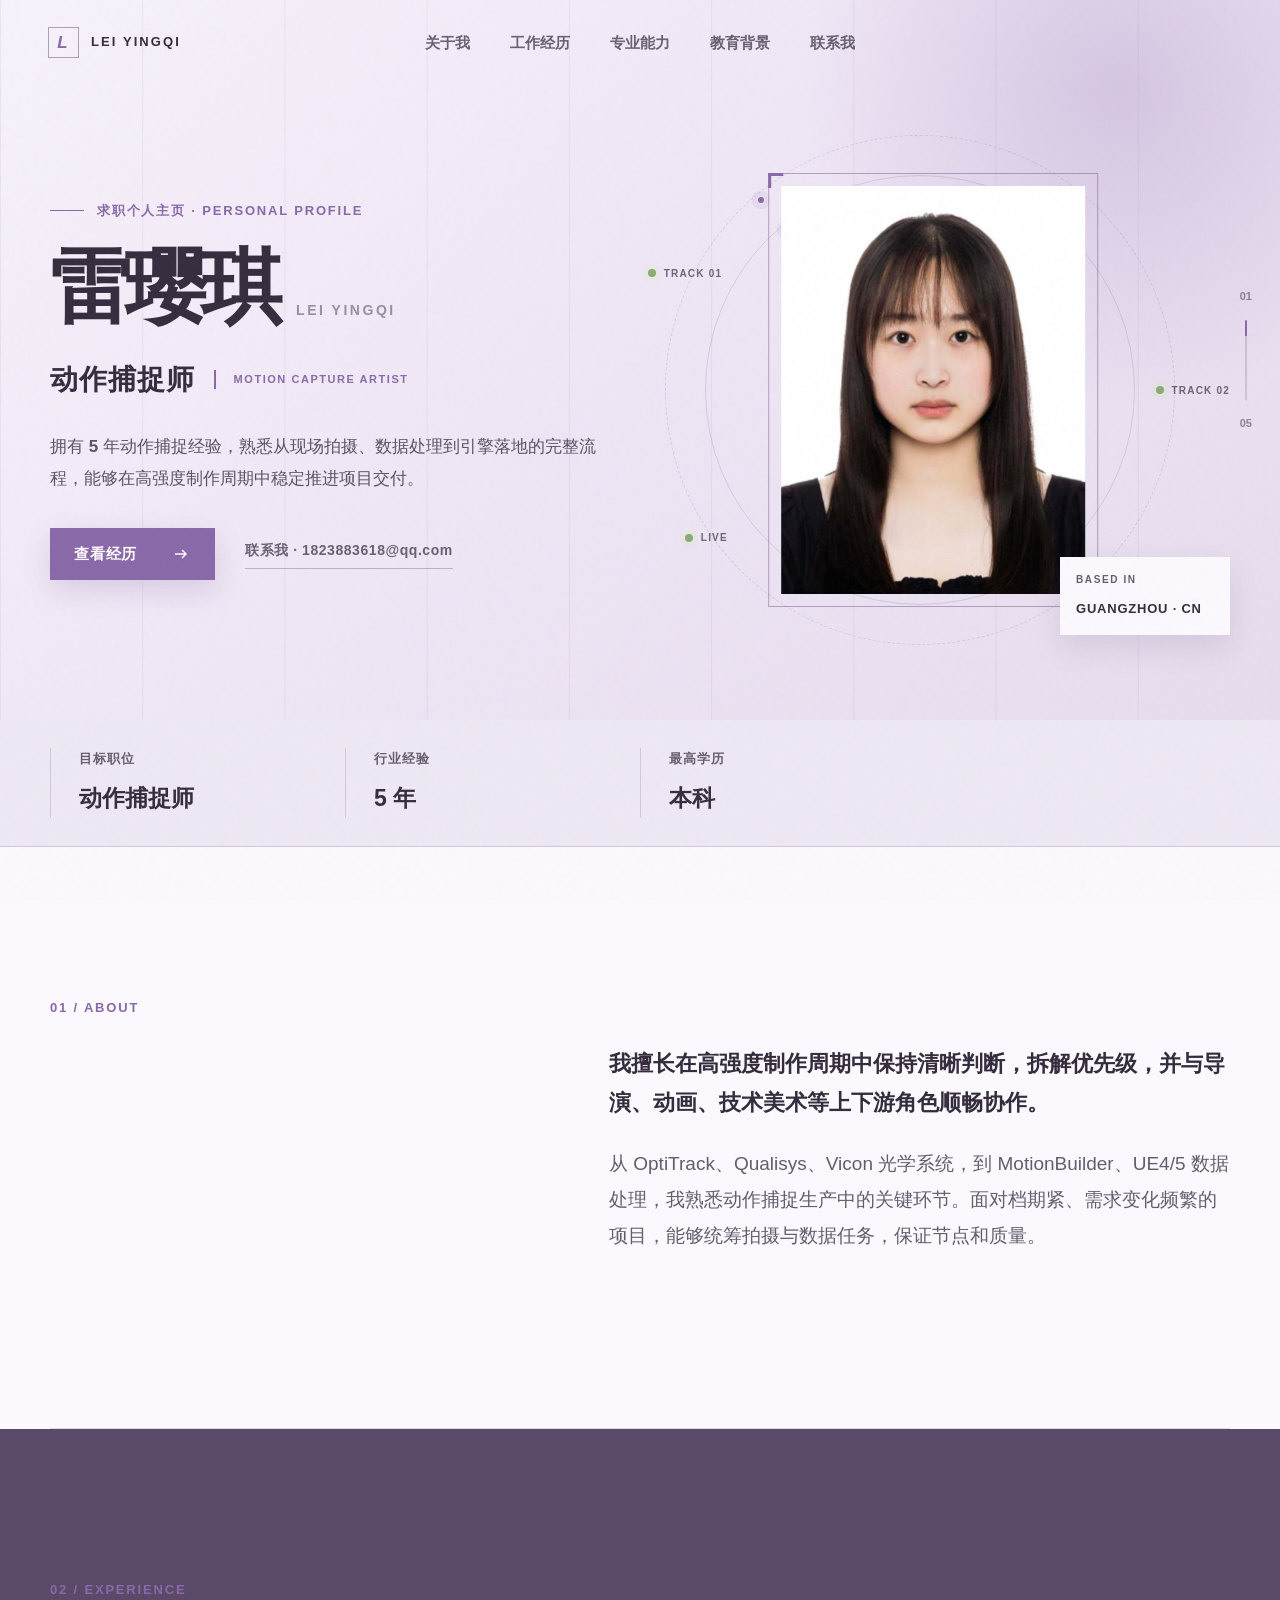
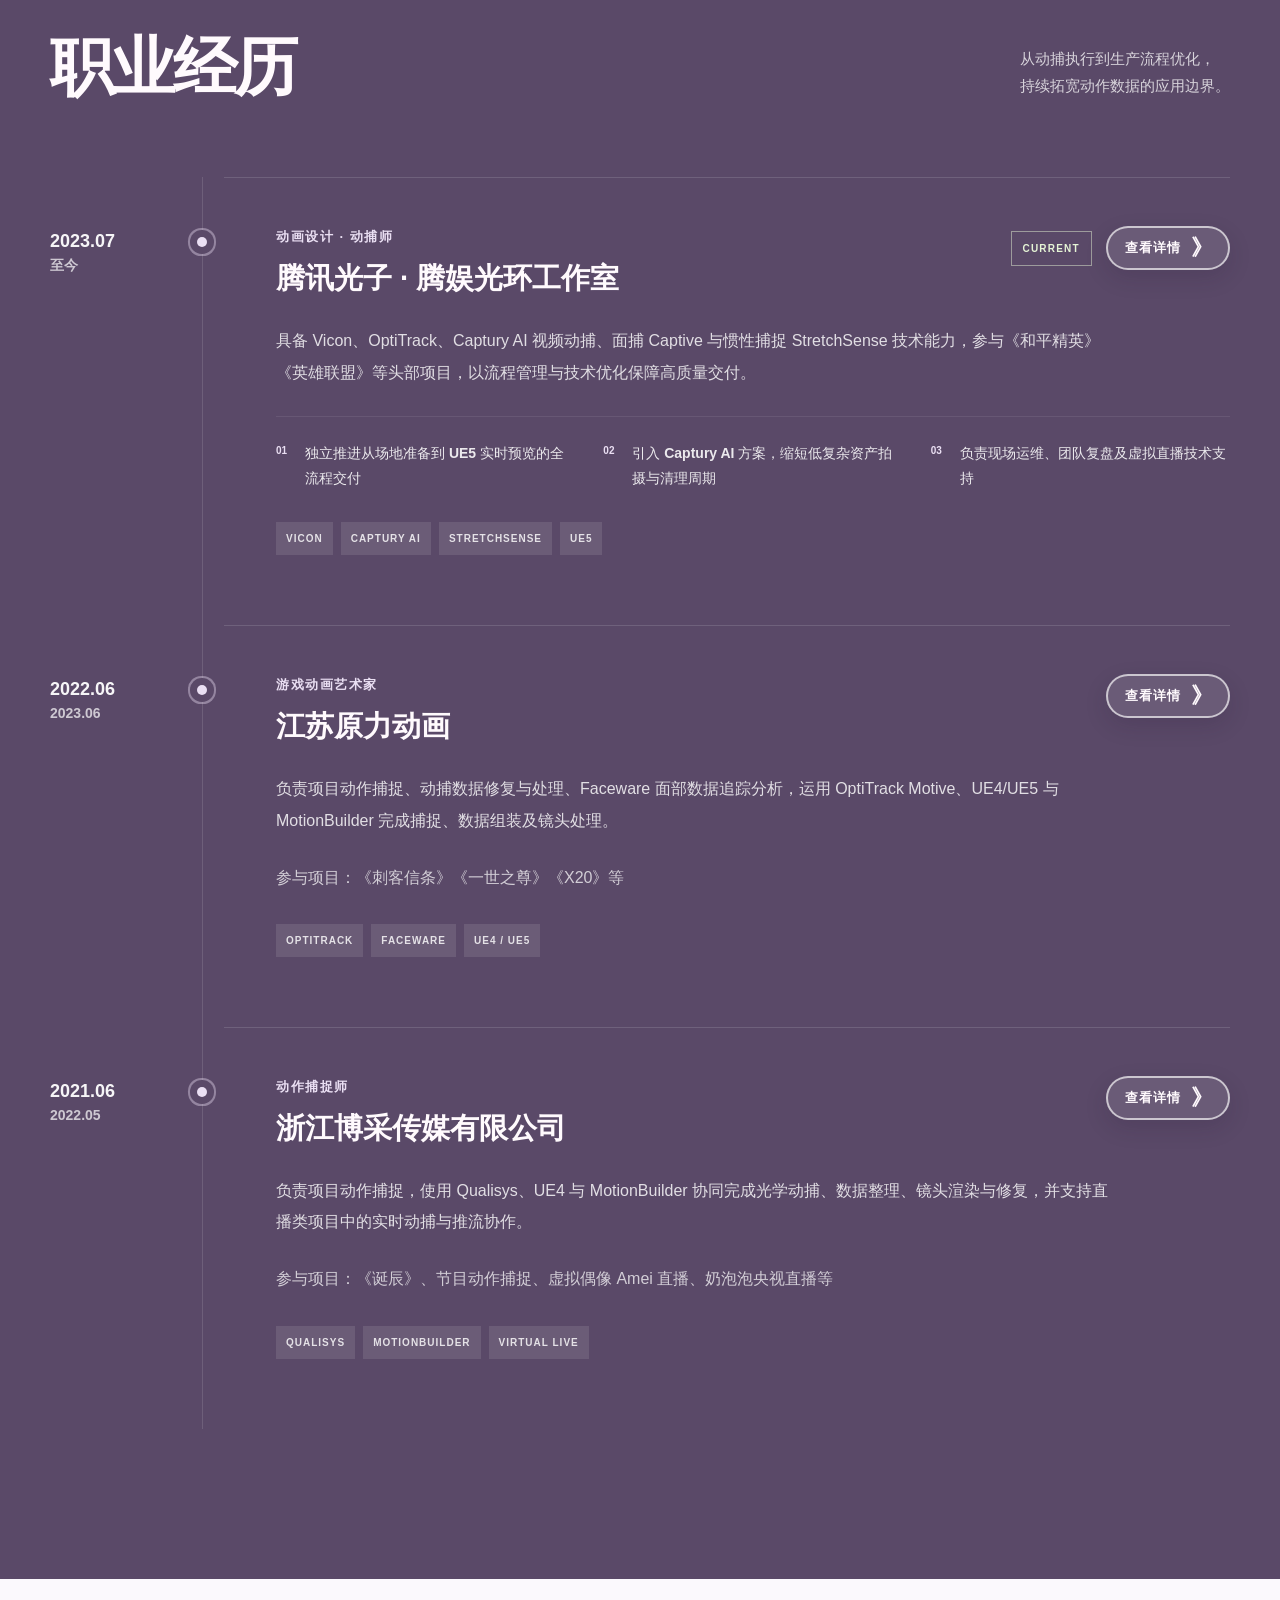
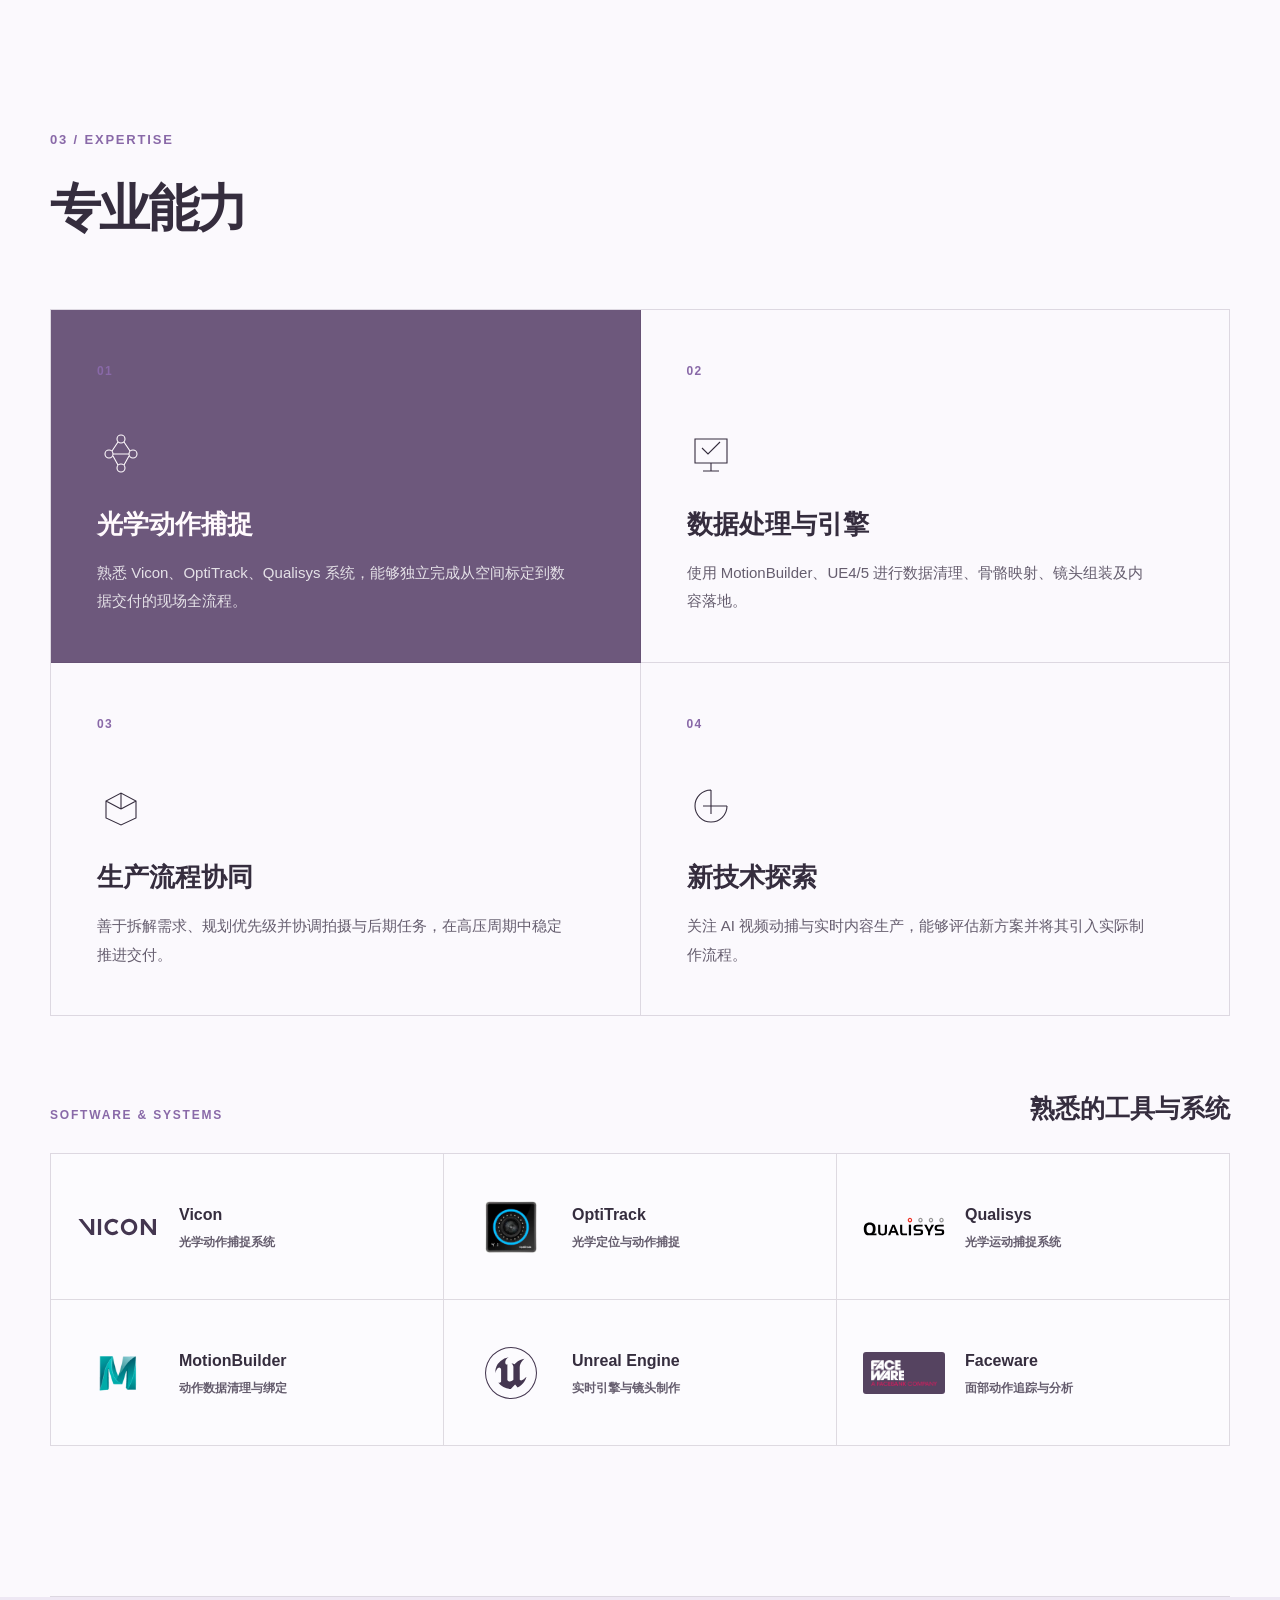
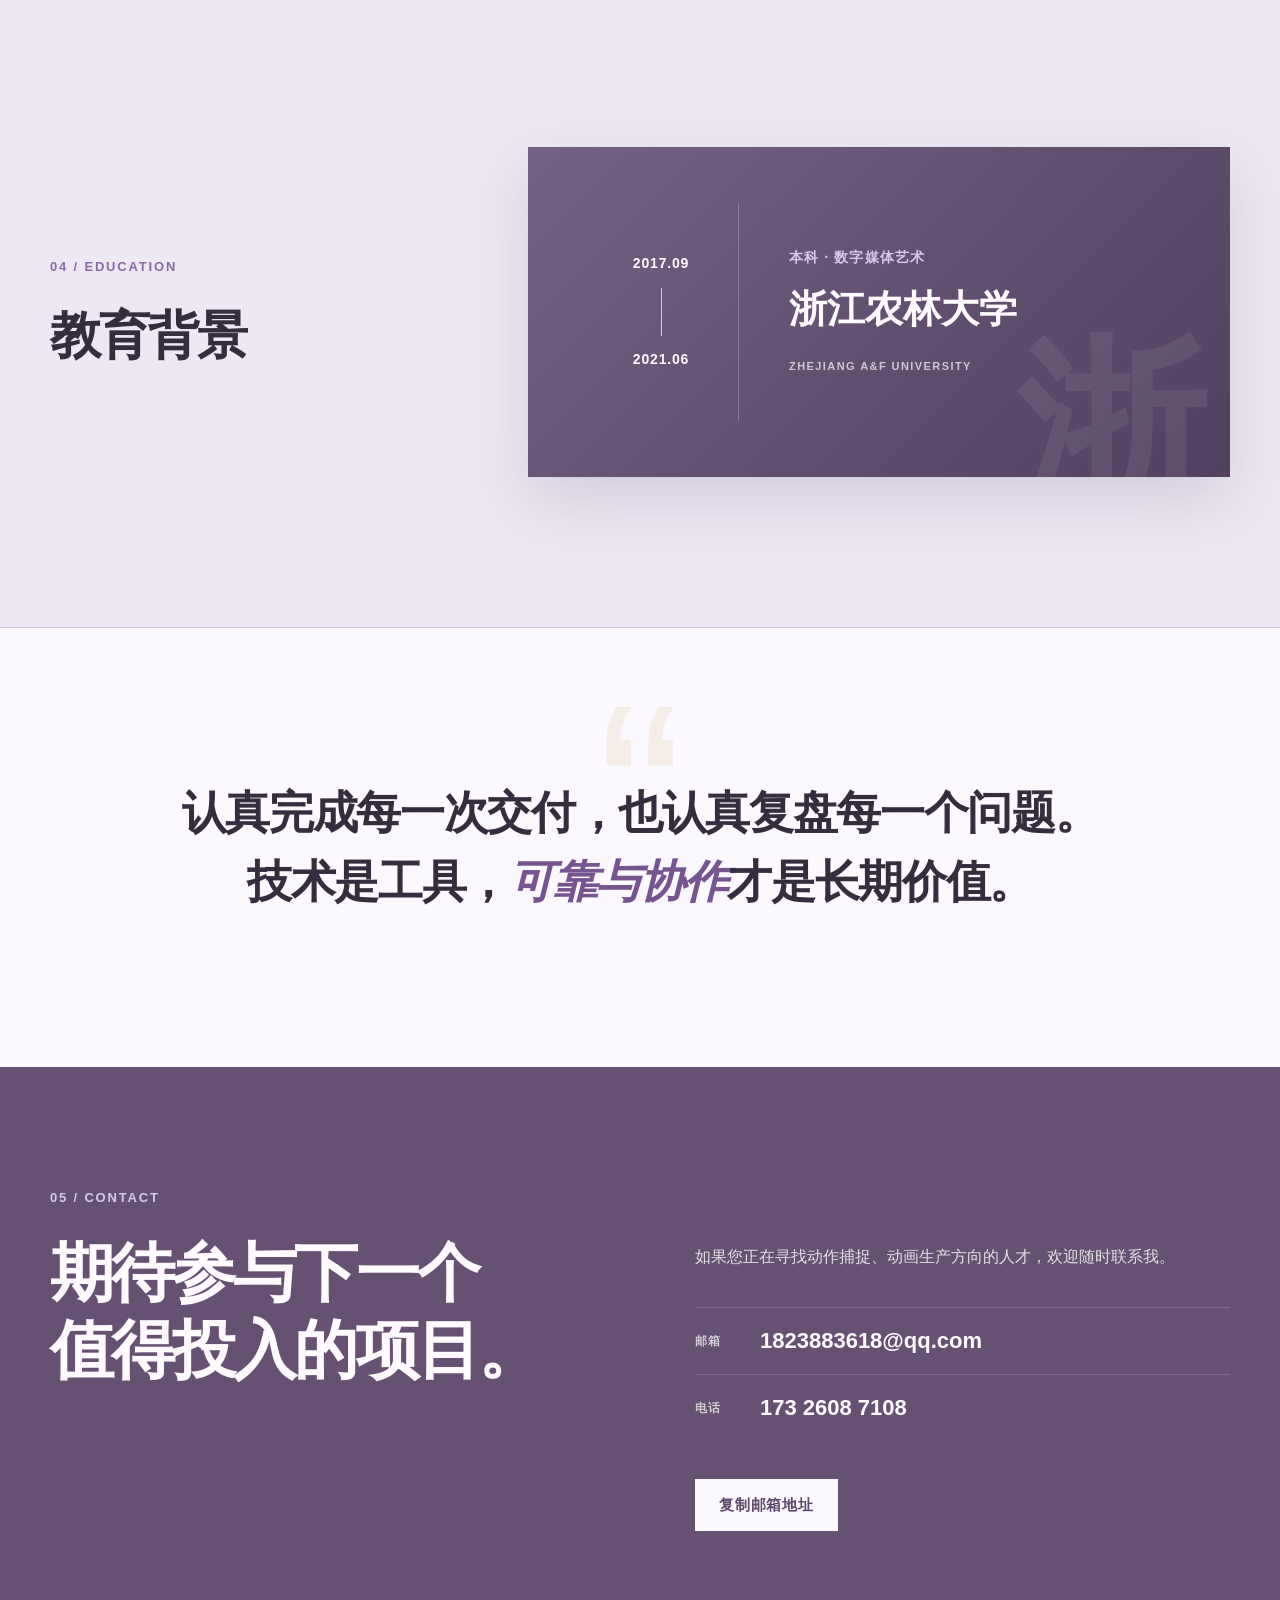
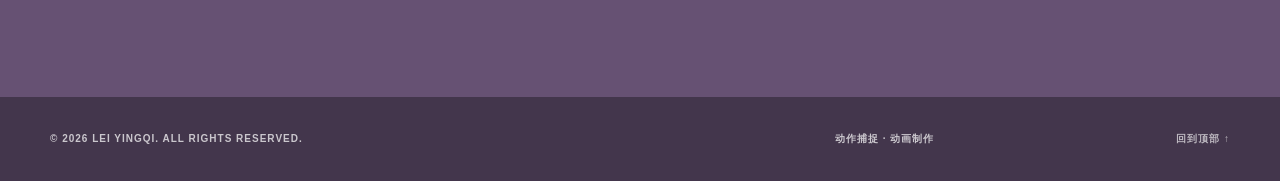
==== src/pages/index.html @ 230fe129 "Add files via upload" ====
<!doctype html>
<html lang="zh-CN">
  <head>
    <meta charset="UTF-8" />
    <meta name="viewport" content="width=device-width, initial-scale=1.0" />
    <meta name="description" content="雷璎琪的个人求职网站——动作捕捉、动画制作与虚拟内容生产。" />
    <meta name="theme-color" content="#111714" />
    <title>雷璎琪｜动作捕捉 & 动画制作</title>
    <link rel="stylesheet" href="../styles/app.css?v=20260916-2" />
    <script defer src="../scripts/main.js?v=20260916-1"></script>
  </head>
  <body>
    <div class="page-noise" aria-hidden="true"></div>

    <header class="site-header" data-header>
      <a class="brand" href="#top" aria-label="返回首页">
        <span class="brand-mark">L</span>
        <span>LEI YINGQI</span>
      </a>

      <nav class="desktop-nav" aria-label="主导航">
        <a href="#about">关于我</a>
        <a href="#experience">工作经历</a>
        <a href="#skills">专业能力</a>
        <a href="#education">教育背景</a>
        <a href="#contact">联系我</a>
      </nav>

      <!-- <a class="header-cta" href="mailto:1823883618@qq.com">发起沟通</a> -->
      <button class="menu-button" type="button" aria-label="打开导航" aria-expanded="false" data-menu-button>
        <span></span><span></span>
      </button>
    </header>

    <nav class="mobile-nav" aria-label="移动端导航" data-mobile-nav>
      <a href="#about">关于我</a>
      <a href="#experience">工作经历</a>
      <a href="#skills">专业能力</a>
      <a href="#education">教育背景</a>
      <a href="#contact">联系我</a>
    </nav>

    <main id="top">
      <section class="hero section-shell">
        <div class="hero-copy" data-reveal>
          <p class="eyebrow"><span></span> 求职个人主页 · PERSONAL PROFILE</p>
          <h1>
            <span class="hero-name">雷璎琪</span>
            <span class="hero-name-en">LEI YINGQI</span>
          </h1>
          <p class="hero-role">
            <strong>动作捕捉师</strong>
            <span>MOTION CAPTURE ARTIST</span>
          </p>
          <p class="hero-summary">
            拥有 5 年动作捕捉经验，熟悉从现场拍摄、数据处理到引擎落地的完整流程，能够在高强度制作周期中稳定推进项目交付。
          </p>
          <div class="hero-actions">
            <a class="button button-primary" href="#experience">
              查看经历
              <svg viewBox="0 0 20 20" aria-hidden="true"><path d="M4 10h11M11 6l4 4-4 4" /></svg>
            </a>
            <button class="text-link" type="button" title="复制邮箱地址" data-copy-text="1823883618@qq.com" data-copy-label="邮箱">联系我 · 1823883618@qq.com</button>
          </div>
        </div>

        <div class="hero-visual" data-reveal>
          <div class="orbit orbit-one"></div>
          <div class="orbit orbit-two"></div>
          <div class="tracking-point point-one"><i></i><span>TRACK 01</span></div>
          <div class="tracking-point point-two"><i></i><span>TRACK 02</span></div>
          <div class="tracking-point point-three"><i></i><span>LIVE</span></div>
          <div class="portrait-frame">
            <img src="../assets/images/image.jpg" alt="雷璎琪个人照片" width="855" height="1156" />
          </div>
          <div class="visual-caption">
            <span>BASED IN</span>
            <strong>GUANGZHOU · CN</strong>
          </div>
        </div>

        <div class="hero-index" aria-hidden="true">
          <span>01</span>
          <i></i>
          <span>05</span>
        </div>
      </section>

      <section class="facts-bar" aria-label="个人信息">
        <div class="facts-inner section-shell">
          <div class="fact" data-reveal>
            <span>目标职位</span>
            <strong>动作捕捉师</strong>
          </div>
          <div class="fact" data-reveal>
            <span>行业经验</span>
            <strong>5 年</strong>
          </div>
          <div class="fact" data-reveal>
            <span>最高学历</span>
            <strong>本科</strong>
          </div>
        </div>
      </section>

      <section class="about section-shell section-spacing" id="about">
        <div class="section-heading" data-reveal>
          <p class="section-no">01 / ABOUT</p>
        </div>
        <div class="about-content" data-reveal>
          <p class="lead">
            我擅长在高强度制作周期中保持清晰判断，拆解优先级，并与导演、动画、技术美术等上下游角色顺畅协作。
          </p>
          <p>
            从 OptiTrack、Qualisys、Vicon 光学系统，到 MotionBuilder、UE4/5 数据处理，我熟悉动作捕捉生产中的关键环节。面对档期紧、需求变化频繁的项目，能够统筹拍摄与数据任务，保证节点和质量。
          </p>
        </div>
      </section>

      <section class="experience section-spacing" id="experience">
        <div class="section-shell">
          <div class="section-heading horizontal" data-reveal>
            <div>
              <p class="section-no">02 / EXPERIENCE</p>
              <h2>职业经历</h2>
            </div>
            <p>从动捕执行到生产流程优化，<br />持续拓宽动作数据的应用边界。</p>
          </div>

          <div class="timeline">
            <article class="timeline-item" data-reveal>
              <div class="timeline-date"><span>2023.07</span><span>至今</span></div>
              <div class="timeline-marker"><i></i></div>
              <div class="timeline-body">
                <div class="job-topline">
                  <div>
                    <p class="job-role">动画设计 · 动捕师</p>
                    <h3>腾讯光子 · 腾娱光环工作室</h3>
                  </div>
                  <div class="job-actions">
                    <span class="current-tag">CURRENT</span>
                    <button class="job-detail-button" type="button" title="点击查看详细工作介绍" aria-label="查看腾讯光子·腾娱光环工作室详细工作介绍" data-job-detail="腾讯光子 · 腾娱光环工作室" data-job-key="tencent">
                      <span>查看详情</span><b aria-hidden="true">》</b>
                    </button>
                  </div>
                </div>
                <p>
                  具备 Vicon、OptiTrack、Captury AI 视频动捕、面捕 Captive 与惯性捕捉 StretchSense 技术能力，参与《和平精英》《英雄联盟》等头部项目，以流程管理与技术优化保障高质量交付。
                </p>
                <ul class="job-highlights">
                  <li>独立推进从场地准备到 UE5 实时预览的全流程交付</li>
                  <li>引入 Captury AI 方案，缩短低复杂资产拍摄与清理周期</li>
                  <li>负责现场运维、团队复盘及虚拟直播技术支持</li>
                </ul>
                <div class="tags"><span>VICON</span><span>CAPTURY AI</span><span>STRETCHSENSE</span><span>UE5</span></div>
              </div>
            </article>

            <article class="timeline-item" data-reveal>
              <div class="timeline-date"><span>2022.06</span><span>2023.06</span></div>
              <div class="timeline-marker"><i></i></div>
              <div class="timeline-body">
                <div class="job-topline">
                  <div>
                    <p class="job-role">游戏动画艺术家</p>
                    <h3>江苏原力动画</h3>
                  </div>
                  <button class="job-detail-button" type="button" title="点击查看详细工作介绍" aria-label="查看江苏原力动画详细工作介绍" data-job-detail="江苏原力动画" data-job-key="original-force">
                    <span>查看详情</span><b aria-hidden="true">》</b>
                  </button>
                </div>
                <p>
                  负责项目动作捕捉、动捕数据修复与处理、Faceware 面部数据追踪分析，运用 OptiTrack Motive、UE4/UE5 与 MotionBuilder 完成捕捉、数据组装及镜头处理。
                </p>
                <p class="project-line">参与项目：《刺客信条》《一世之尊》《X20》等</p>
                <div class="tags"><span>OPTITRACK</span><span>FACEWARE</span><span>UE4 / UE5</span></div>
              </div>
            </article>

            <article class="timeline-item" data-reveal>
              <div class="timeline-date"><span>2021.06</span><span>2022.05</span></div>
              <div class="timeline-marker"><i></i></div>
              <div class="timeline-body">
                <div class="job-topline">
                  <div>
                    <p class="job-role">动作捕捉师</p>
                    <h3>浙江博采传媒有限公司</h3>
                  </div>
                  <button class="job-detail-button" type="button" title="点击查看详细工作介绍" aria-label="查看浙江博采传媒有限公司详细工作介绍" data-job-detail="浙江博采传媒有限公司" data-job-key="bocai">
                    <span>查看详情</span><b aria-hidden="true">》</b>
                  </button>
                </div>
                <p>
                  负责项目动作捕捉，使用 Qualisys、UE4 与 MotionBuilder 协同完成光学动捕、数据整理、镜头渲染与修复，并支持直播类项目中的实时动捕与推流协作。
                </p>
                <p class="project-line">参与项目：《诞辰》、节目动作捕捉、虚拟偶像 Amei 直播、奶泡泡央视直播等</p>
                <div class="tags"><span>QUALISYS</span><span>MOTIONBUILDER</span><span>VIRTUAL LIVE</span></div>
              </div>
            </article>
          </div>
        </div>
      </section>

      <section class="skills section-shell section-spacing" id="skills">
        <div class="section-heading" data-reveal>
          <p class="section-no">03 / EXPERTISE</p>
          <h2>专业能力</h2>
        </div>
        <div class="skills-grid">
          <article class="skill-card featured" data-reveal>
            <span class="card-index">01</span>
            <div class="skill-icon">
              <svg viewBox="0 0 48 48" aria-hidden="true"><circle cx="24" cy="10" r="4"/><circle cx="12" cy="25" r="4"/><circle cx="36" cy="25" r="4"/><circle cx="24" cy="39" r="4"/><path d="m21 13-6 9m12-9 6 9M16 27l5 9m11-9-5 9M16 25h16"/></svg>
            </div>
            <h3>光学动作捕捉</h3>
            <p>熟悉 Vicon、OptiTrack、Qualisys 系统，能够独立完成从空间标定到数据交付的现场全流程。</p>
          </article>
          <article class="skill-card" data-reveal>
            <span class="card-index">02</span>
            <div class="skill-icon">
              <svg viewBox="0 0 48 48" aria-hidden="true"><path d="M8 10h32v24H8zM16 42h16M24 34v8M15 19l6 6 12-12"/></svg>
            </div>
            <h3>数据处理与引擎</h3>
            <p>使用 MotionBuilder、UE4/5 进行数据清理、骨骼映射、镜头组装及内容落地。</p>
          </article>
          <article class="skill-card" data-reveal>
            <span class="card-index">03</span>
            <div class="skill-icon">
              <svg viewBox="0 0 48 48" aria-hidden="true"><path d="M9 36V19l15-8 15 8v17l-15 7zM24 27V11m0 16 15-8M24 27 9 19"/></svg>
            </div>
            <h3>生产流程协同</h3>
            <p>善于拆解需求、规划优先级并协调拍摄与后期任务，在高压周期中稳定推进交付。</p>
          </article>
          <article class="skill-card" data-reveal>
            <span class="card-index">04</span>
            <div class="skill-icon">
              <svg viewBox="0 0 48 48" aria-hidden="true"><path d="M24 8a16 16 0 1 0 16 16M24 8v16h16M16 24h8v8"/></svg>
            </div>
            <h3>新技术探索</h3>
            <p>关注 AI 视频动捕与实时内容生产，能够评估新方案并将其引入实际制作流程。</p>
          </article>
        </div>

        <div class="software-showcase" data-reveal>
          <div class="software-heading">
            <p>SOFTWARE &amp; SYSTEMS</p>
            <h3>熟悉的工具与系统</h3>
          </div>
          <div class="software-grid">
            <article class="software-item">
              <div class="software-logo logo-wide logo-monochrome">
                <img src="../assets/images/logos/vicon.svg" alt="Vicon Logo" loading="lazy" />
              </div>
              <div><strong>Vicon</strong><span>光学动作捕捉系统</span></div>
            </article>
            <article class="software-item">
              <div class="software-logo logo-square">
                <img src="../assets/images/logos/optitrack.png" alt="OptiTrack Logo" loading="lazy" />
              </div>
              <div><strong>OptiTrack</strong><span>光学定位与动作捕捉</span></div>
            </article>
            <article class="software-item">
              <div class="software-logo logo-wide">
                <img src="../assets/images/logos/qualisys.svg" alt="Qualisys Logo" loading="lazy" />
              </div>
              <div><strong>Qualisys</strong><span>光学运动捕捉系统</span></div>
            </article>
            <article class="software-item">
              <div class="software-logo logo-square">
                <img src="../assets/images/logos/motionbuilder.png" alt="Autodesk MotionBuilder Logo" loading="lazy" />
              </div>
              <div><strong>MotionBuilder</strong><span>动作数据清理与绑定</span></div>
            </article>
            <article class="software-item">
              <div class="software-logo logo-square logo-monochrome">
                <img src="../assets/images/logos/unreal-engine.svg" alt="Unreal Engine Logo" loading="lazy" />
              </div>
              <div><strong>Unreal Engine</strong><span>实时引擎与镜头制作</span></div>
            </article>
            <article class="software-item">
              <div class="software-logo logo-wide logo-darkplate">
                <img src="../assets/images/logos/faceware.png" alt="Faceware Logo" loading="lazy" />
              </div>
              <div><strong>Faceware</strong><span>面部动作追踪与分析</span></div>
            </article>
          </div>
        </div>
      </section>

      <section class="education section-spacing" id="education">
        <div class="education-inner section-shell">
          <div class="section-heading" data-reveal>
            <p class="section-no">04 / EDUCATION</p>
            <h2>教育背景</h2>
          </div>

          <article class="education-card" data-reveal>
            <div class="education-years">
              <span>2017.09</span>
              <i></i>
              <span>2021.06</span>
            </div>
            <div class="education-main">
              <p>本科 · 数字媒体艺术</p>
              <h3>浙江农林大学</h3>
              <span>ZHEJIANG A&amp;F UNIVERSITY</span>
            </div>
            <div class="education-mark" aria-hidden="true">浙</div>
          </article>
        </div>
      </section>

      <section class="quote section-shell section-spacing" data-reveal>
        <span class="quote-mark">“</span>
        <blockquote>
          认真完成每一次交付，也认真复盘每一个问题。<br />技术是工具，<em>可靠与协作</em>才是长期价值。
        </blockquote>
      </section>

      <section class="contact" id="contact">
        <div class="contact-inner section-shell">
          <div data-reveal>
            <p class="section-no light">05 / CONTACT</p>
            <h2>期待参与下一个<br />值得投入的项目。</h2>
          </div>
          <div class="contact-details" data-reveal>
            <p>如果您正在寻找动作捕捉、动画生产方向的人才，欢迎随时联系我。</p>
            <button class="contact-link" type="button" title="复制邮箱地址" data-copy-text="1823883618@qq.com" data-copy-label="邮箱">
              <span>邮箱</span>
              <strong>1823883618@qq.com</strong>
            </button>
            <button class="contact-link" type="button" title="复制电话号码" data-copy-text="17326087108" data-copy-label="电话">
              <span>电话</span>
              <strong>173 2608 7108</strong>
            </button>
            <button class="button button-light" type="button" data-copy-text="1823883618@qq.com" data-copy-label="邮箱">复制邮箱地址</button>
          </div>
        </div>
      </section>
    </main>

    <footer class="site-footer">
      <div class="section-shell">
        <p>© <span data-year></span> LEI YINGQI. ALL RIGHTS RESERVED.</p>
        <p>动作捕捉 · 动画制作 </p>
        <a href="#top">回到顶部 ↑</a>
      </div>
    </footer>

    <div class="experience-modal" aria-hidden="true" data-experience-modal>
      <div class="experience-modal-backdrop" data-modal-close></div>
      <section class="experience-modal-panel" role="dialog" aria-modal="true" aria-labelledby="experience-modal-title">
        <div class="experience-modal-header">
          <div>
            <p>WORK EXPERIENCE / DETAILS</p>
            <h2 id="experience-modal-title" data-modal-title></h2>
          </div>
          <button class="experience-modal-close" type="button" aria-label="关闭详细工作介绍" data-modal-close>
            <span></span><span></span>
          </button>
        </div>
        <div class="experience-modal-content" data-modal-content></div>
      </section>
    </div>

    <template data-job-template="tencent">
      <div class="experience-detail">
        <p class="experience-detail-lead">
          具备光学动捕 Vicon、OptiTrack、Captury AI 视频动捕、面捕 Captive 与惯性捕捉 StretchSense 技术能力，参与《和平精英》《英雄联盟》等头部项目，擅长在高压档期下通过技术优化与流程管理保障高质量交付。
        </p>
        <ul class="experience-detail-list">
          <li>
            <span>01</span>
            <div><strong>全流程项目管理</strong><p>主导对接《和平精英》《英雄联盟》等头部项目及多款在研项目的动捕需求。独立完成从场地准备、拍摄执行到数据修复、重定向及 UE5 实时预览的全流程交付，确保关键节点 100% 按时达成。</p></div>
          </li>
          <li>
            <span>02</span>
            <div><strong>技术流程优化</strong><p>针对传统动捕瓶颈，在生产管线中引入 Captury 等 AI 视频动捕方案，针对低复杂度资产替代传统拍摄，有效缩短拍摄与数据清理周期。</p></div>
          </li>
          <li>
            <span>03</span>
            <div><strong>现场应急与运维</strong><p>具备动捕棚硬件部署经验，负责场地设备日常运维调试。擅长现场沟通与快速反馈，能够高效定位并解决拍摄突发问题，显著缩短中断时长，保障项目进度。</p></div>
          </li>
          <li>
            <span>04</span>
            <div><strong>团队协作与复盘</strong><p>定期复盘团队拍摄与交付瓶颈，通过合理拆分优先级、并行安排拍摄与数据处理任务，在需求变更频繁的项目中保障节点不受影响；主动录制标准化操作教学视频，沉淀团队知识库，降低重复沟通成本，推动团队整体技术水平提升。</p></div>
          </li>
          <li>
            <span>05</span>
            <div><strong>虚拟直播方向</strong><p>熟练操作 BMD 等直播导播台及推流设备，具备动捕与直播联动的实时内容产出能力，可支持虚拟主播等实时动捕推流场景；撰写 3 篇设备使用基础文档发布于公司 Wiki，沉淀操作规范，降低团队设备学习门槛。</p></div>
          </li>
        </ul>
      </div>
    </template>

    <template data-job-template="original-force">
      <div class="experience-detail">
        <p class="experience-detail-lead">
          负责项目动作捕捉、动捕数据修复与处理、Faceware 面部数据追踪分析，运用 OptiTrack Motive、UE4/UE5、MotionBuilder 完成捕捉与数据组装及镜头处理。
        </p>
        <div class="experience-detail-section">
          <span>PROJECTS</span>
          <p>参与项目：《刺客信条》《一世之尊》《X20》等。</p>
        </div>
        <div class="experience-detail-section">
          <span>DELIVERY</span>
          <p>在交付中关注数据质量与节点节奏，配合团队完成前场拍摄与后处理衔接。</p>
        </div>
      </div>
    </template>

    <template data-job-template="bocai">
      <div class="experience-detail">
        <p class="experience-detail-lead">
          负责项目动作捕捉，使用光学动捕软件 Qualisys，并与 UE4、MotionBuilder 协同工作；承担数据整理、镜头渲染与数据修复工作。
        </p>
        <div class="experience-detail-section">
          <span>PROJECTS</span>
          <p>参与《诞辰》、农夫学生水剧集捕捉、虚拟偶像 Amei 直播、奶泡泡央视直播等项目。</p>
        </div>
        <div class="experience-detail-section">
          <span>LIVE PRODUCTION</span>
          <p>支持直播类项目中的实时动捕与推流协作，注重现场问题响应和团队配合。</p>
        </div>
      </div>
    </template>

    <div class="toast" role="status" aria-live="polite" data-toast>邮箱已复制</div>
  </body>
</html>
---- src/styles/app.css ----
/* 网站样式入口：按职责顺序加载，便于后续维护。 */
@import url("./base.css?v=20260907-2");
@import url("./sections.css?v=20260916-2");
@import url("./responsive.css?v=20260916-2");
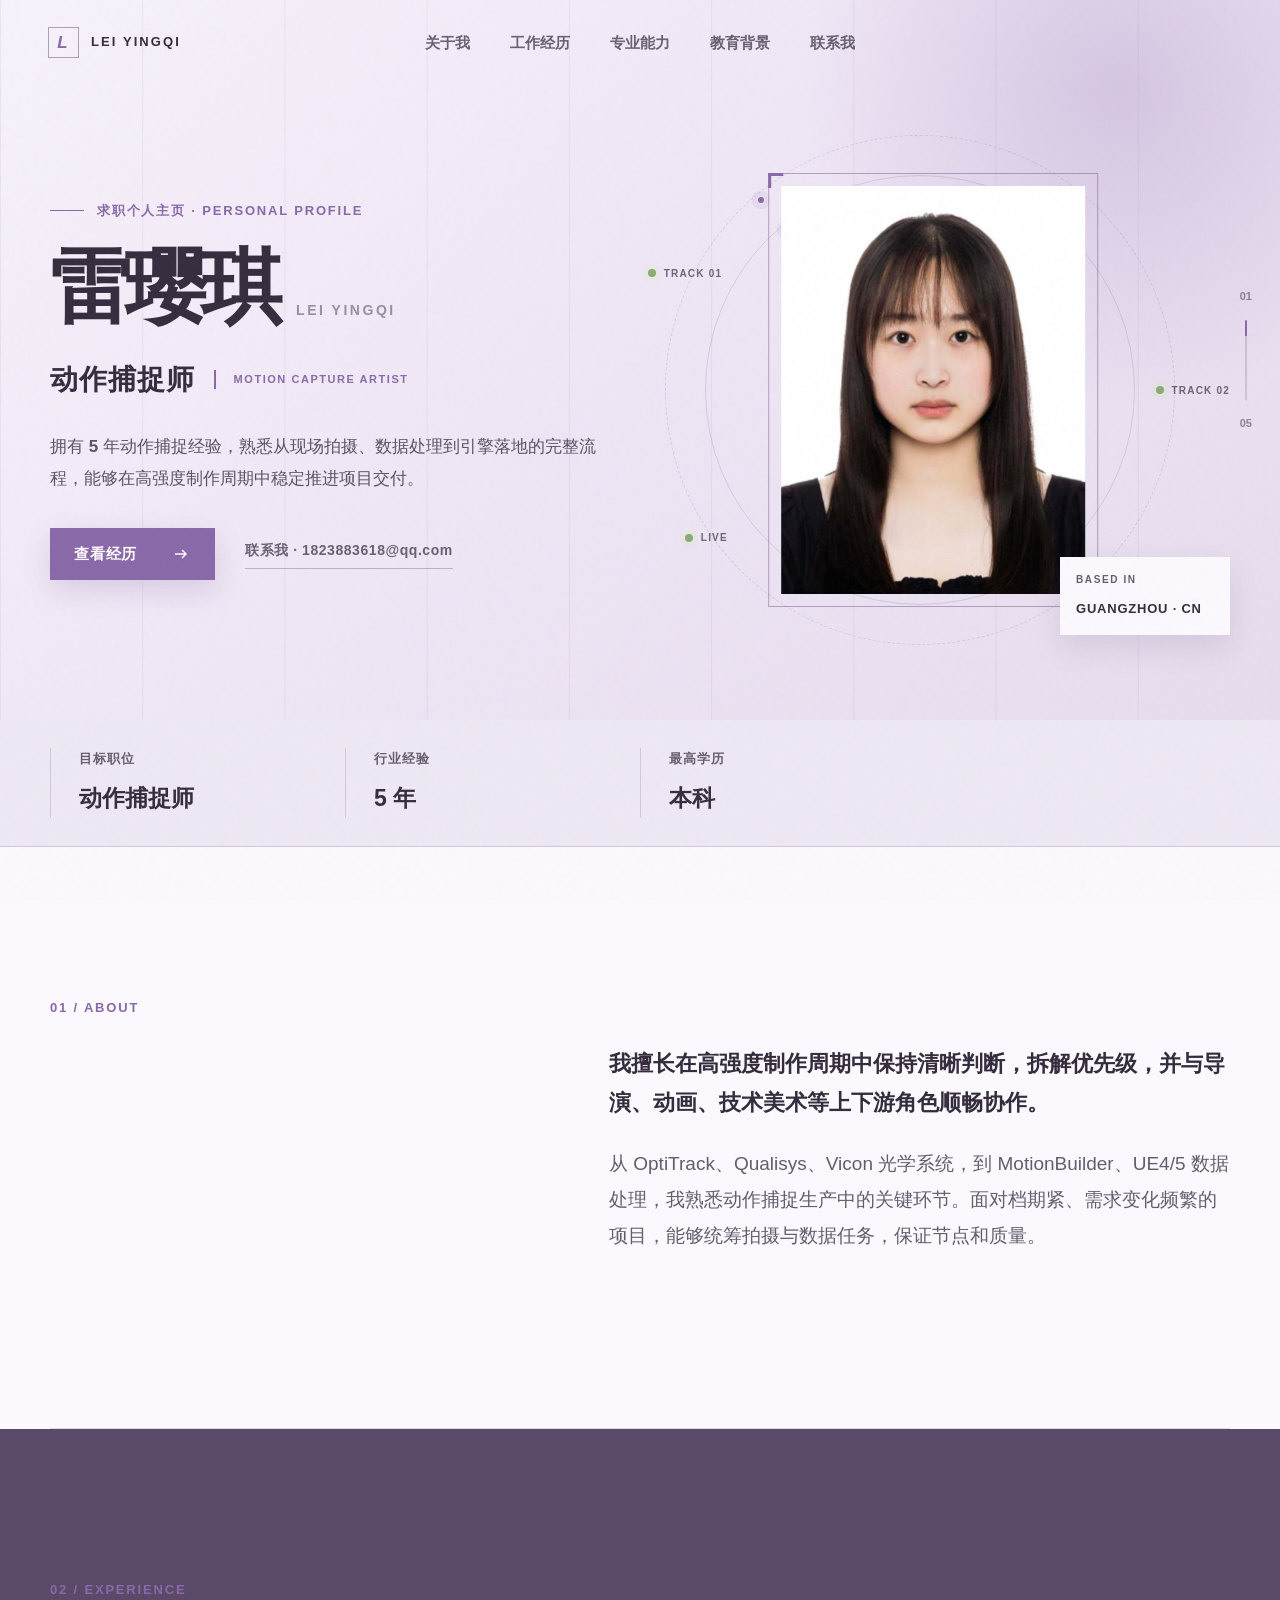
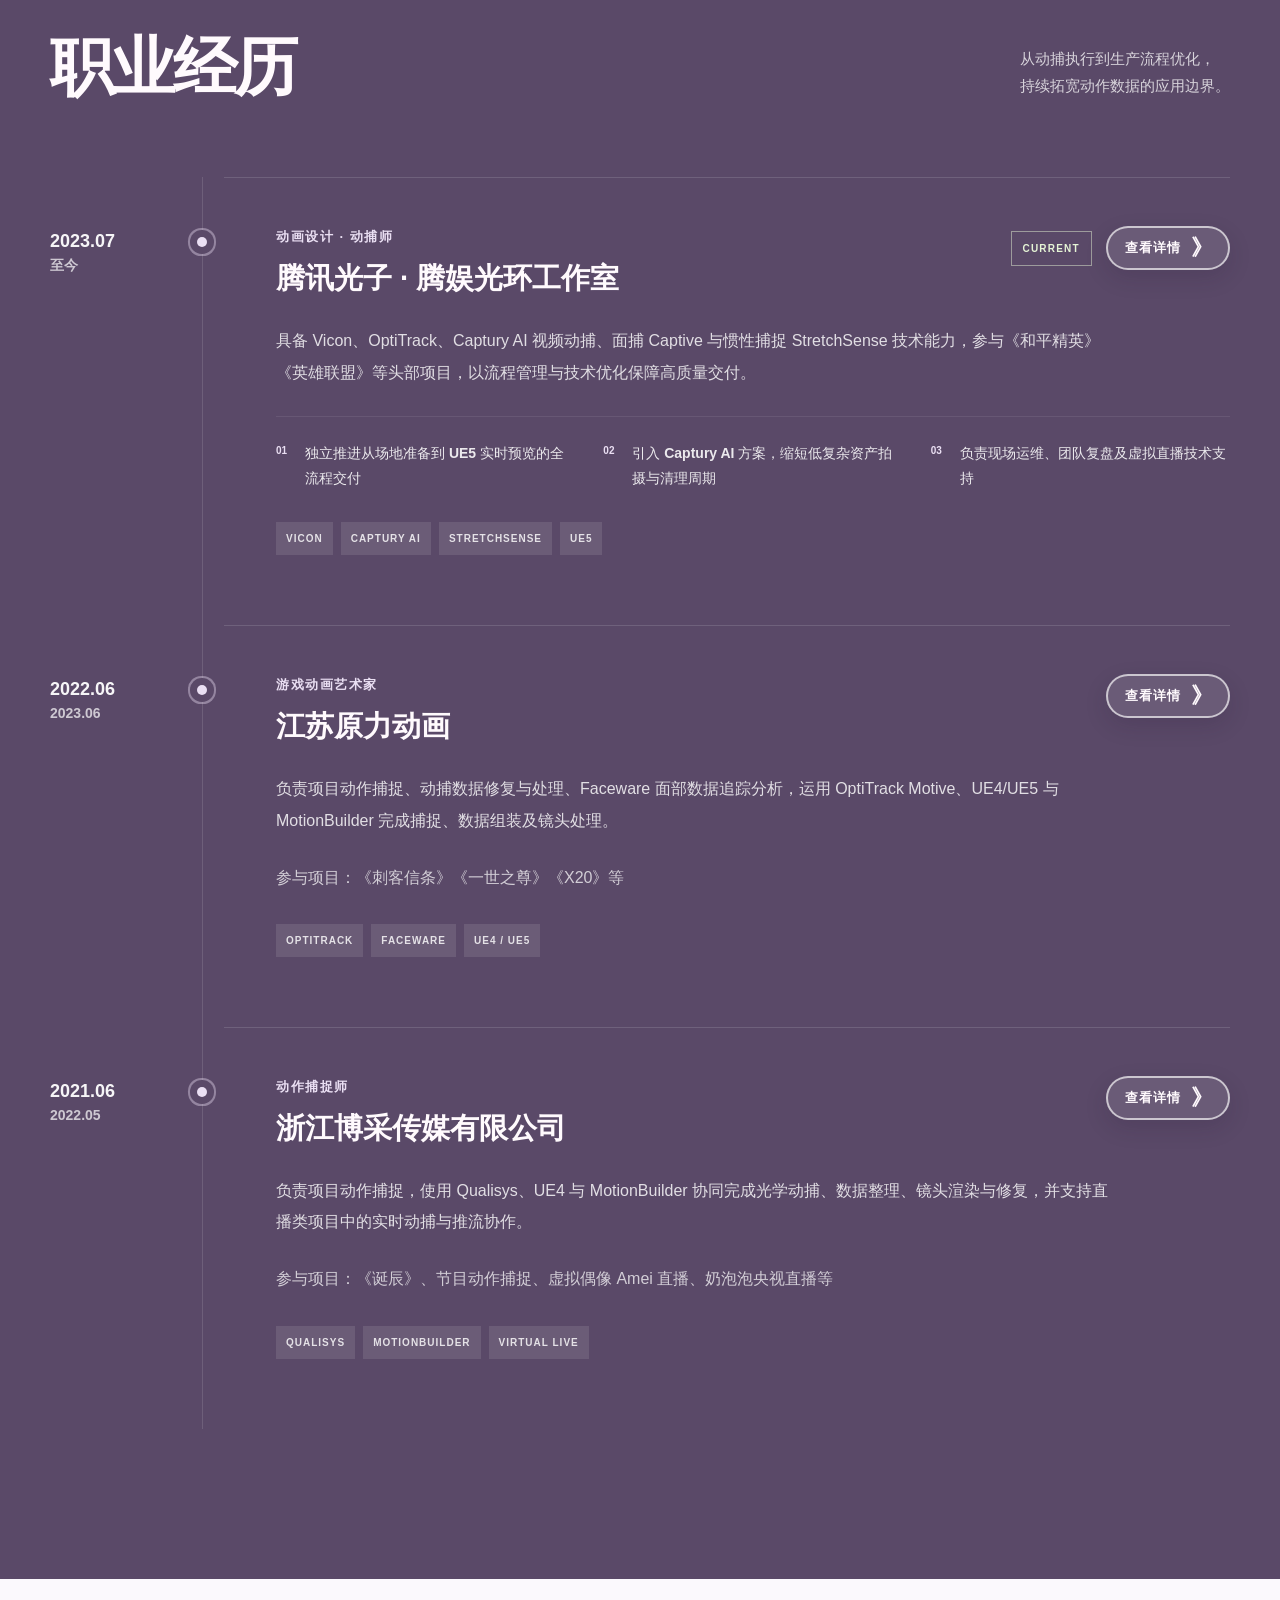
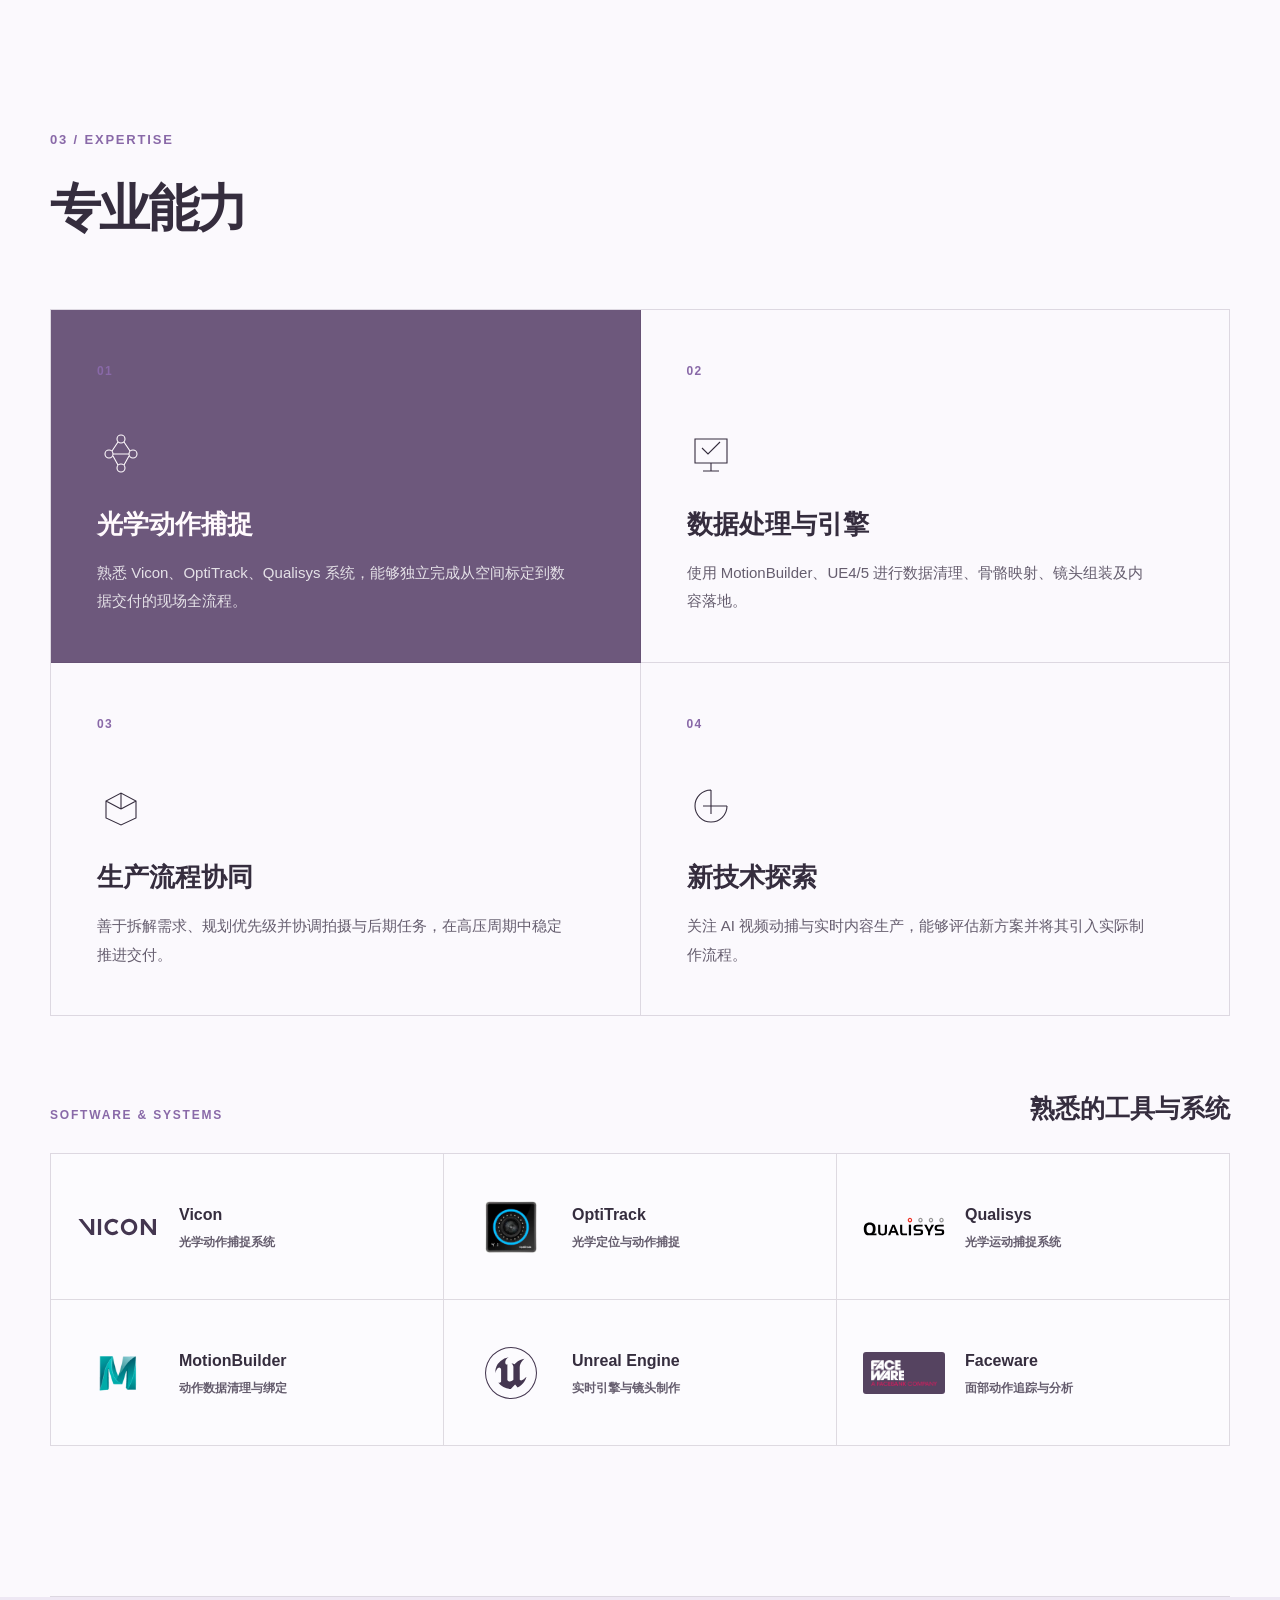
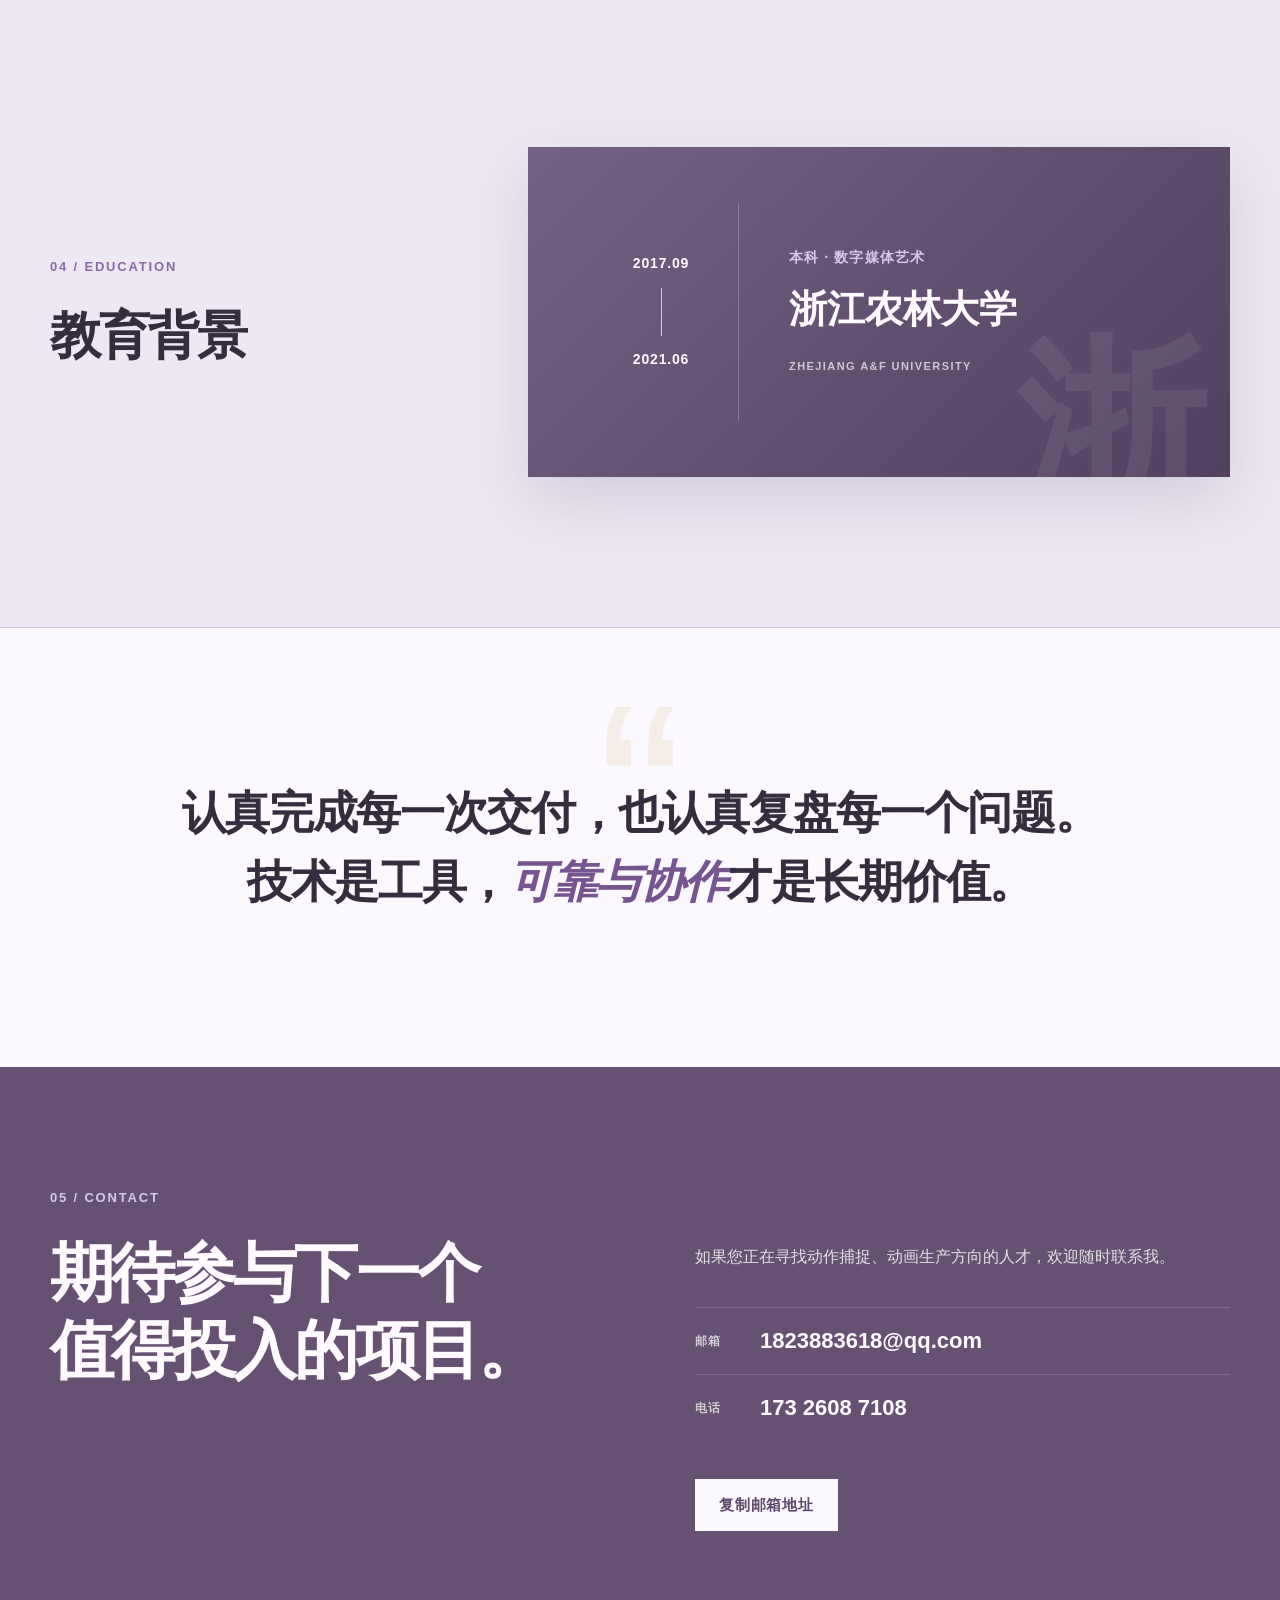
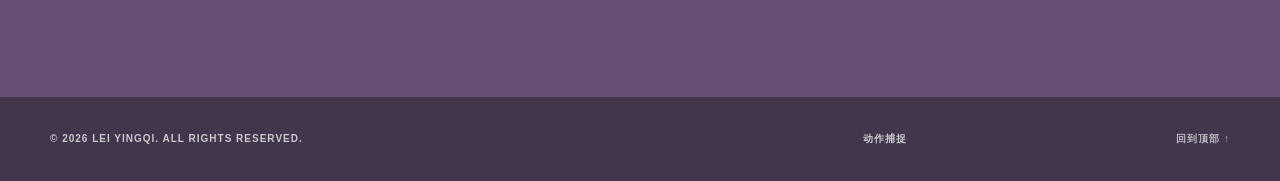
==== commit 0fd44840: "Add files via upload" ====
--- a/src/pages/index.html
+++ b/src/pages/index.html
@@ -5,7 +5,7 @@
     <meta name="viewport" content="width=device-width, initial-scale=1.0" />
     <meta name="description" content="雷璎琪的个人求职网站——动作捕捉、动画制作与虚拟内容生产。" />
     <meta name="theme-color" content="#111714" />
-    <title>雷璎琪｜动作捕捉 & 动画制作</title>
+    <title>雷璎琪｜动作捕捉</title>
     <link rel="stylesheet" href="../styles/app.css?v=20260916-2" />
     <script defer src="../scripts/main.js?v=20260916-1"></script>
   </head>
@@ -342,7 +342,7 @@
     <footer class="site-footer">
       <div class="section-shell">
         <p>© <span data-year></span> LEI YINGQI. ALL RIGHTS RESERVED.</p>
-        <p>动作捕捉 · 动画制作 </p>
+        <p>动作捕捉 </p>
         <a href="#top">回到顶部 ↑</a>
       </div>
     </footer>
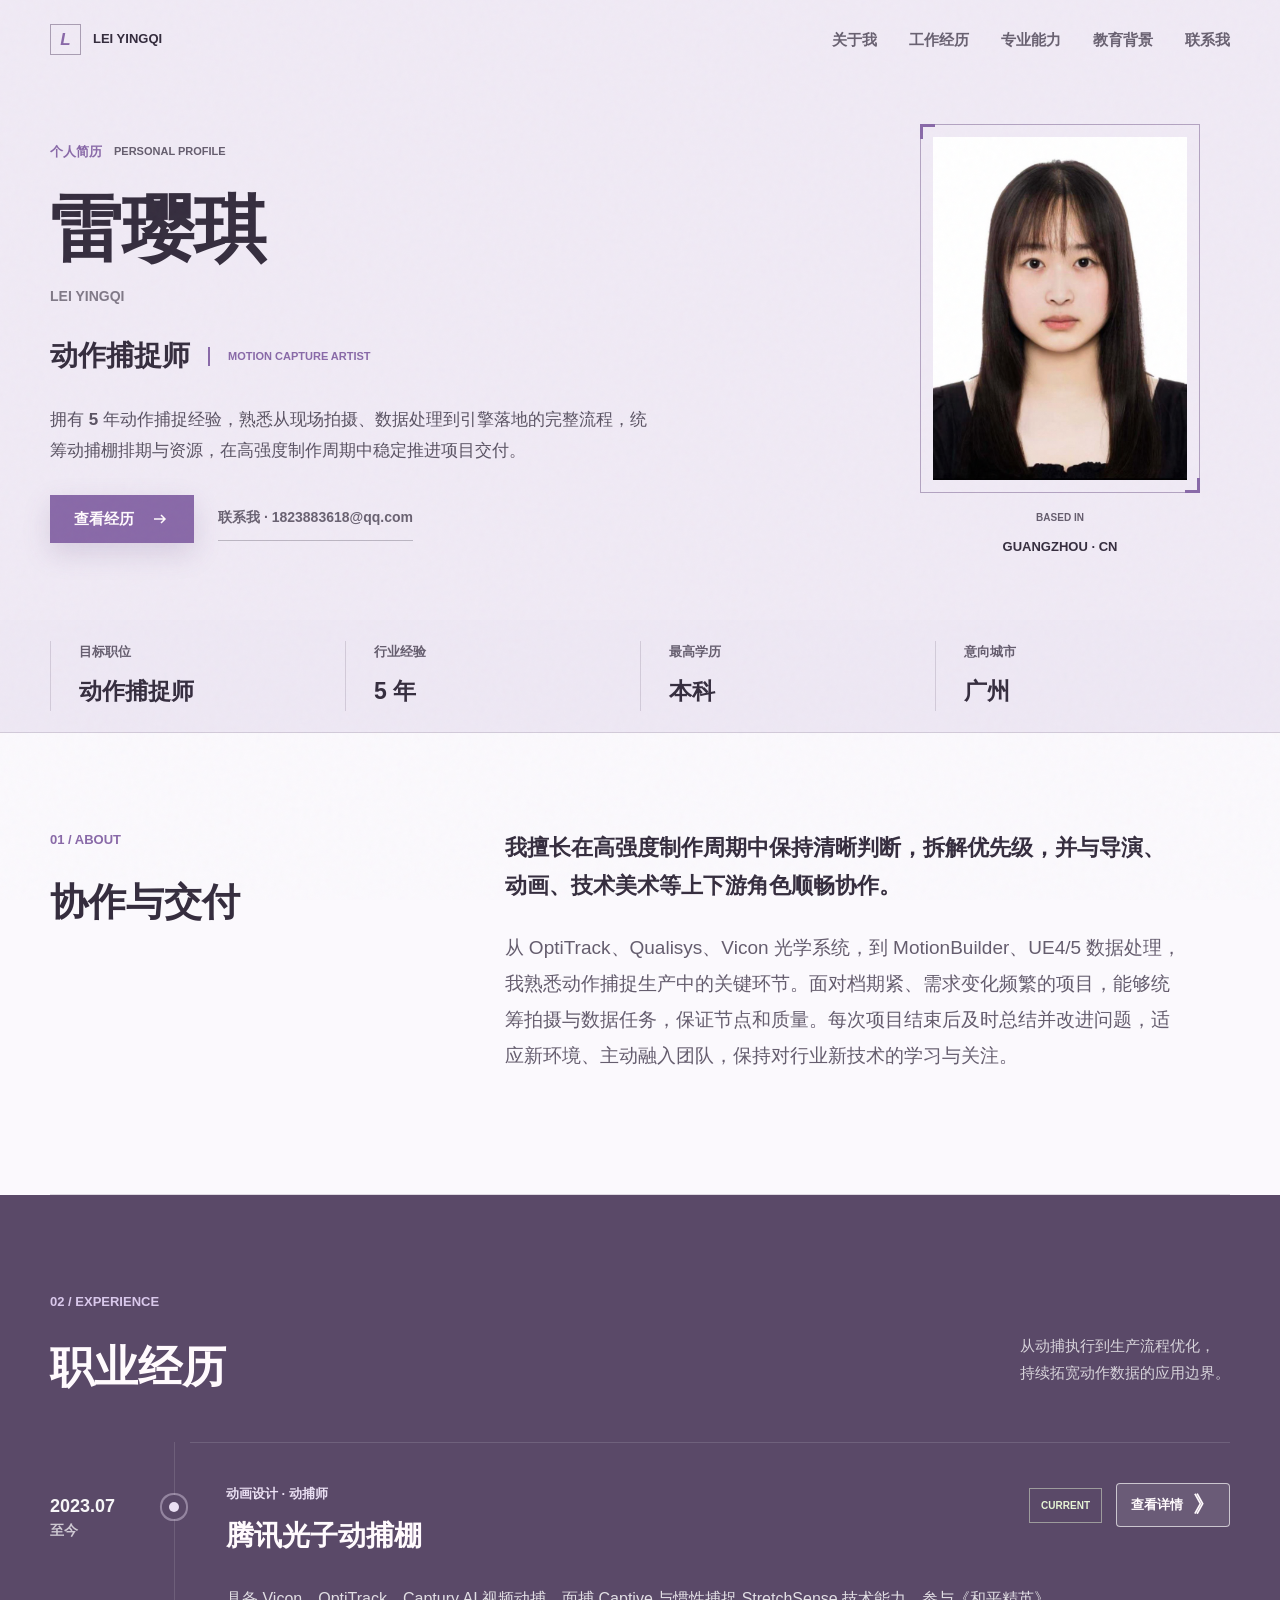
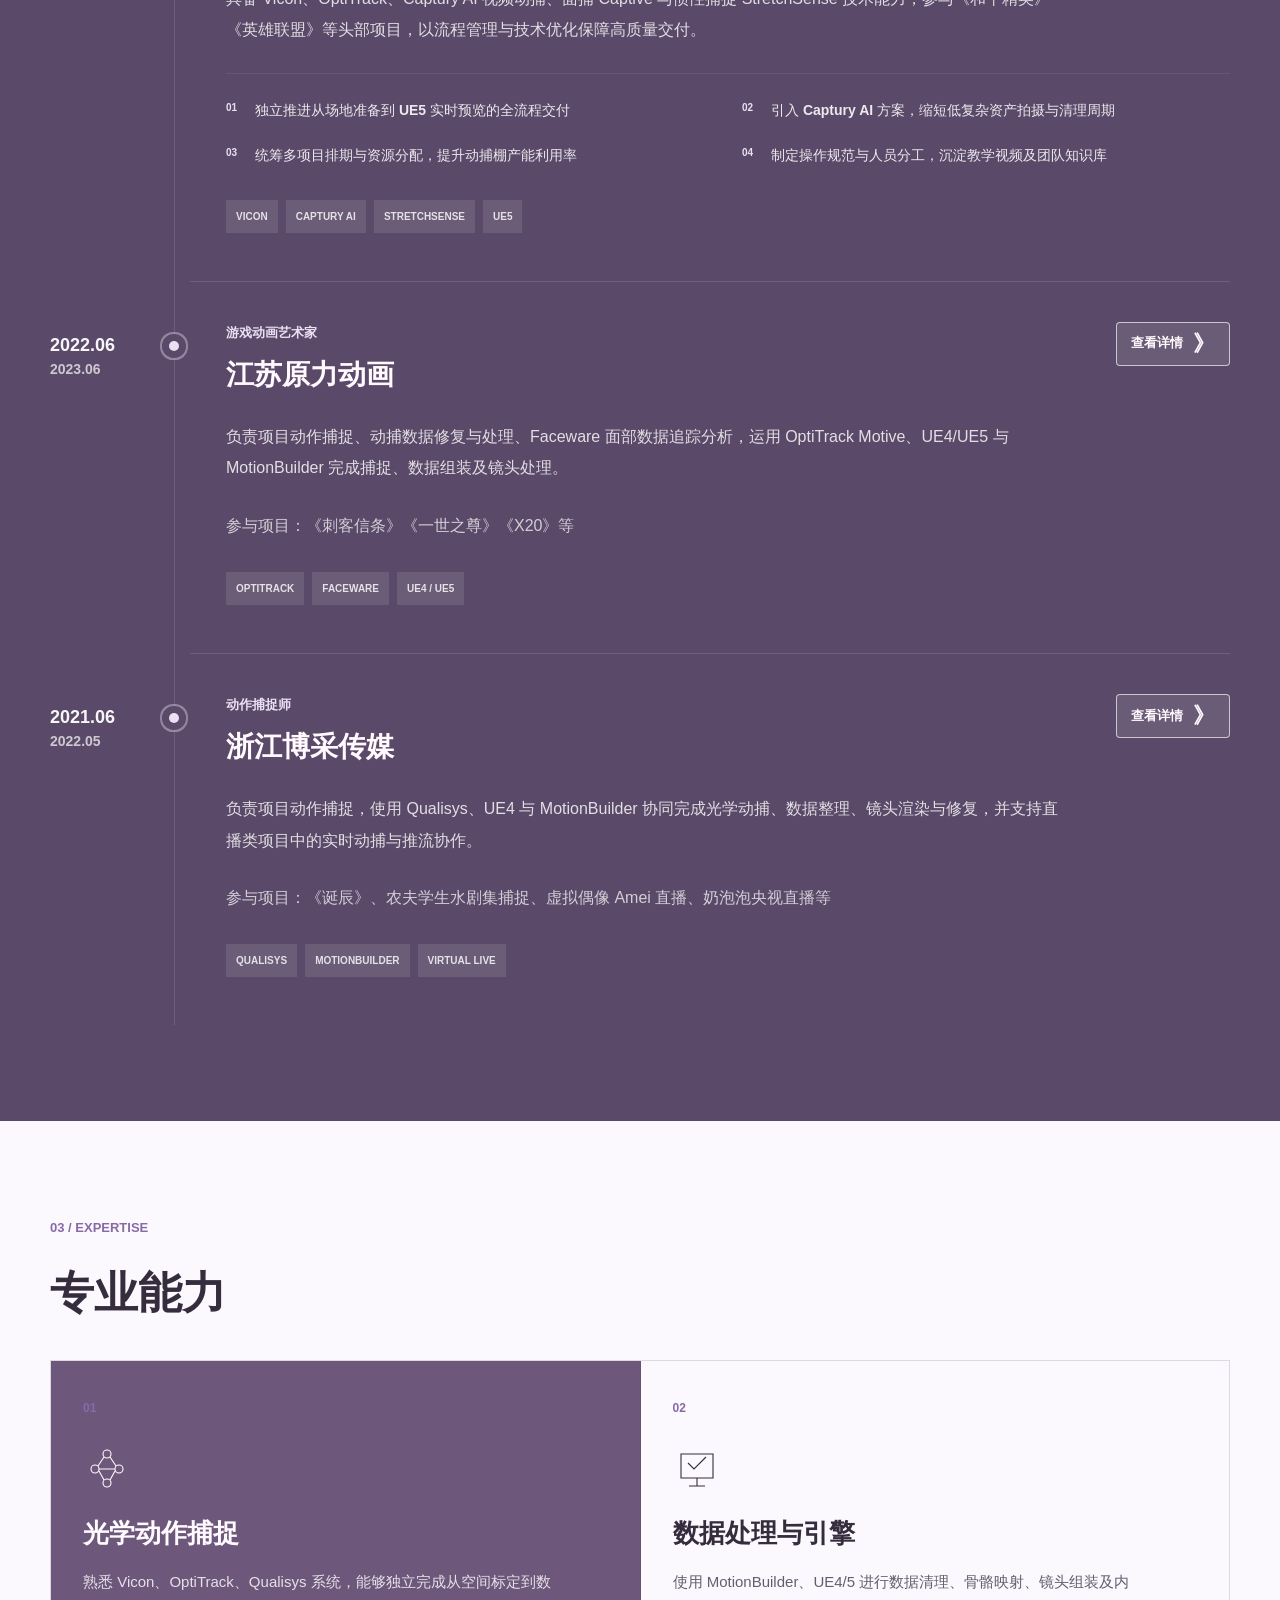
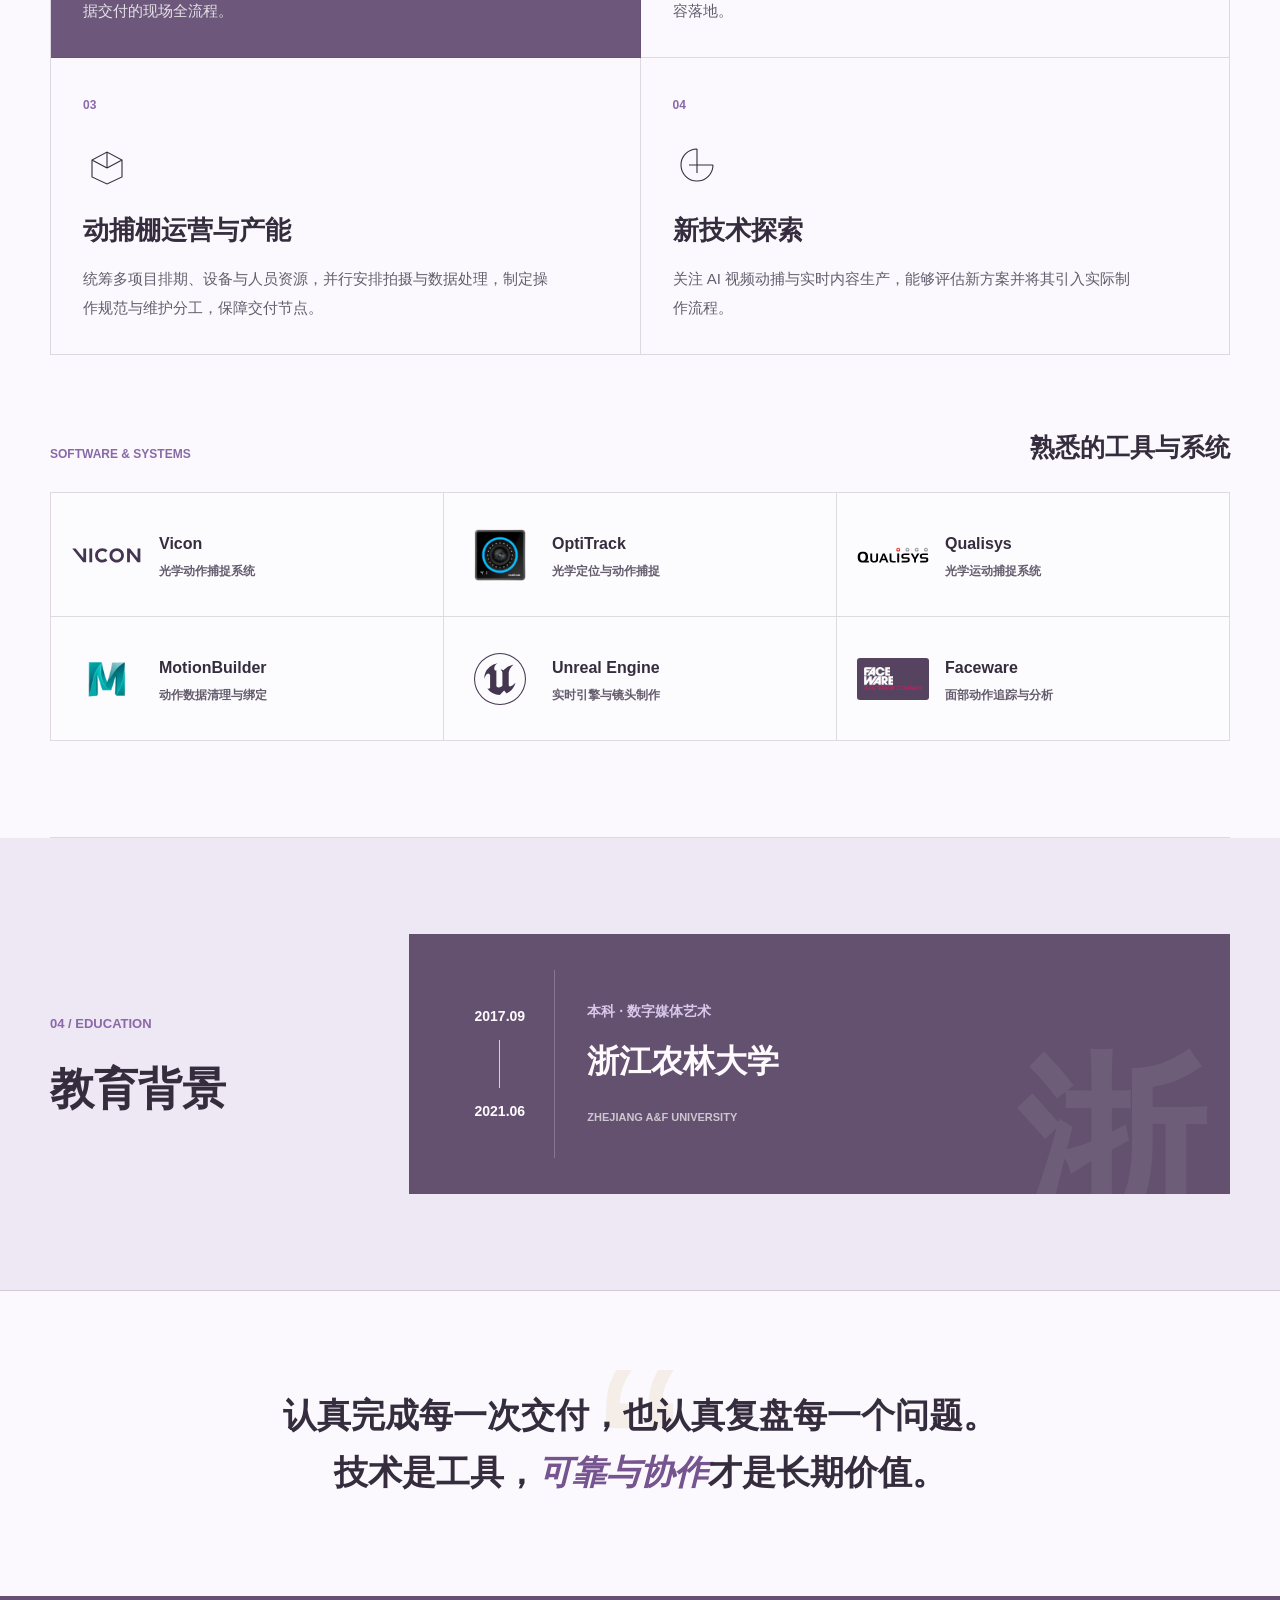
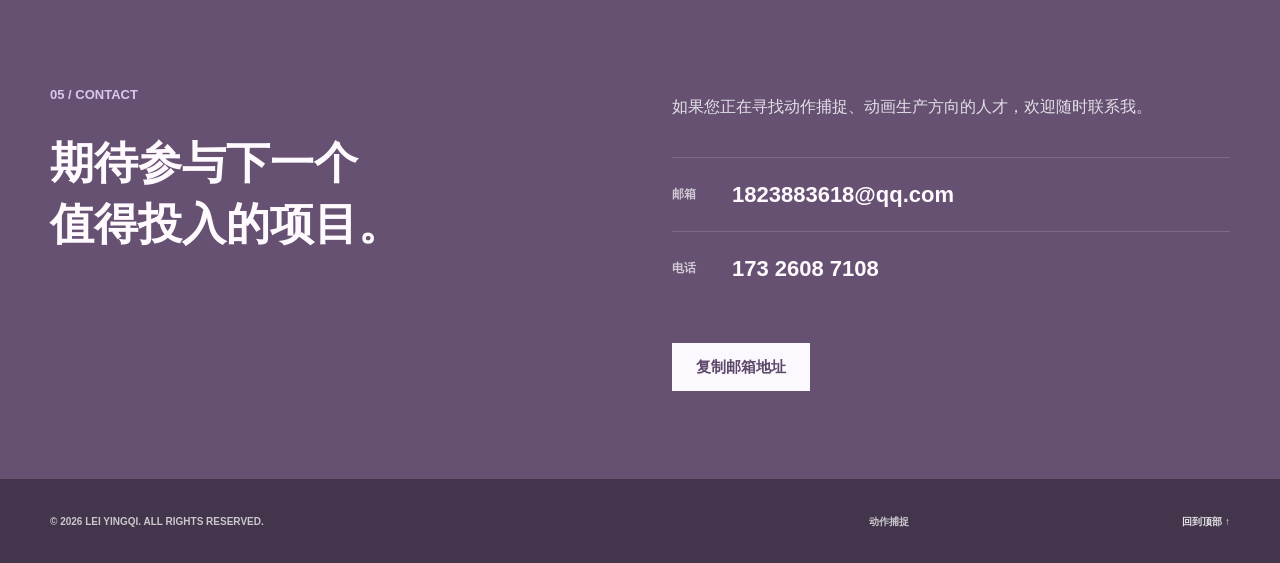
==== commit 80780420: "Add files via upload" ====
--- a/src/pages/index.html
+++ b/src/pages/index.html
@@ -2,12 +2,12 @@
 <html lang="zh-CN">
   <head>
     <meta charset="UTF-8" />
-    <meta name="viewport" content="width=device-width, initial-scale=1.0" />
-    <meta name="description" content="雷璎琪的个人求职网站——动作捕捉、动画制作与虚拟内容生产。" />
+    <meta name="viewport" content="width=device-width, initial-scale=1.0, viewport-fit=cover" />
+    <meta name="description" content="雷璎琪的个人求职网站——动作捕捉与虚拟内容生产。" />
     <meta name="theme-color" content="#111714" />
     <title>雷璎琪｜动作捕捉</title>
-    <link rel="stylesheet" href="../styles/app.css?v=20260916-2" />
-    <script defer src="../scripts/main.js?v=20260916-1"></script>
+    <link rel="stylesheet" href="../styles/app.css?v=20260916-3" />
+    <script defer src="../scripts/main.js?v=20260916-3"></script>
   </head>
   <body>
     <div class="page-noise" aria-hidden="true"></div>
@@ -26,13 +26,12 @@
         <a href="#contact">联系我</a>
       </nav>
 
-      <!-- <a class="header-cta" href="mailto:1823883618@qq.com">发起沟通</a> -->
-      <button class="menu-button" type="button" aria-label="打开导航" aria-expanded="false" data-menu-button>
+      <button class="menu-button" type="button" aria-label="打开导航" aria-expanded="false" aria-controls="mobile-nav" data-menu-button>
         <span></span><span></span>
       </button>
     </header>
 
-    <nav class="mobile-nav" aria-label="移动端导航" data-mobile-nav>
+    <nav class="mobile-nav" id="mobile-nav" aria-label="移动端导航" data-mobile-nav inert>
       <a href="#about">关于我</a>
       <a href="#experience">工作经历</a>
       <a href="#skills">专业能力</a>
@@ -43,7 +42,7 @@
     <main id="top">
       <section class="hero section-shell">
         <div class="hero-copy" data-reveal>
-          <p class="eyebrow"><span></span> 求职个人主页 · PERSONAL PROFILE</p>
+          <p class="eyebrow">个人简历 <span>PERSONAL PROFILE</span></p>
           <h1>
             <span class="hero-name">雷璎琪</span>
             <span class="hero-name-en">LEI YINGQI</span>
@@ -52,8 +51,10 @@
             <strong>动作捕捉师</strong>
             <span>MOTION CAPTURE ARTIST</span>
           </p>
+        </div>
+        <div class="hero-intro" data-reveal>
           <p class="hero-summary">
-            拥有 5 年动作捕捉经验，熟悉从现场拍摄、数据处理到引擎落地的完整流程，能够在高强度制作周期中稳定推进项目交付。
+            拥有 5 年动作捕捉经验，熟悉从现场拍摄、数据处理到引擎落地的完整流程，统筹动捕棚排期与资源，在高强度制作周期中稳定推进项目交付。
           </p>
           <div class="hero-actions">
             <a class="button button-primary" href="#experience">
@@ -65,11 +66,6 @@
         </div>
 
         <div class="hero-visual" data-reveal>
-          <div class="orbit orbit-one"></div>
-          <div class="orbit orbit-two"></div>
-          <div class="tracking-point point-one"><i></i><span>TRACK 01</span></div>
-          <div class="tracking-point point-two"><i></i><span>TRACK 02</span></div>
-          <div class="tracking-point point-three"><i></i><span>LIVE</span></div>
           <div class="portrait-frame">
             <img src="../assets/images/image.jpg" alt="雷璎琪个人照片" width="855" height="1156" />
           </div>
@@ -79,11 +75,6 @@
           </div>
         </div>
 
-        <div class="hero-index" aria-hidden="true">
-          <span>01</span>
-          <i></i>
-          <span>05</span>
-        </div>
       </section>
 
       <section class="facts-bar" aria-label="个人信息">
@@ -100,19 +91,24 @@
             <span>最高学历</span>
             <strong>本科</strong>
           </div>
+          <div class="fact" data-reveal>
+            <span>意向城市</span>
+            <strong>广州</strong>
+          </div>
         </div>
       </section>
 
       <section class="about section-shell section-spacing" id="about">
         <div class="section-heading" data-reveal>
           <p class="section-no">01 / ABOUT</p>
+          <h2>协作与交付</h2>
         </div>
         <div class="about-content" data-reveal>
           <p class="lead">
             我擅长在高强度制作周期中保持清晰判断，拆解优先级，并与导演、动画、技术美术等上下游角色顺畅协作。
           </p>
           <p>
-            从 OptiTrack、Qualisys、Vicon 光学系统，到 MotionBuilder、UE4/5 数据处理，我熟悉动作捕捉生产中的关键环节。面对档期紧、需求变化频繁的项目，能够统筹拍摄与数据任务，保证节点和质量。
+            从 OptiTrack、Qualisys、Vicon 光学系统，到 MotionBuilder、UE4/5 数据处理，我熟悉动作捕捉生产中的关键环节。面对档期紧、需求变化频繁的项目，能够统筹拍摄与数据任务，保证节点和质量。每次项目结束后及时总结并改进问题，适应新环境、主动融入团队，保持对行业新技术的学习与关注。
           </p>
         </div>
       </section>
@@ -135,11 +131,11 @@
                 <div class="job-topline">
                   <div>
                     <p class="job-role">动画设计 · 动捕师</p>
-                    <h3>腾讯光子 · 腾娱光环工作室</h3>
+                    <h3>腾讯光子动捕棚</h3>
                   </div>
                   <div class="job-actions">
                     <span class="current-tag">CURRENT</span>
-                    <button class="job-detail-button" type="button" title="点击查看详细工作介绍" aria-label="查看腾讯光子·腾娱光环工作室详细工作介绍" data-job-detail="腾讯光子 · 腾娱光环工作室" data-job-key="tencent">
+                    <button class="job-detail-button" type="button" title="点击查看详细工作介绍" aria-label="查看腾讯光子动捕棚详细工作介绍" data-job-detail="腾讯光子动捕棚" data-job-key="tencent">
                       <span>查看详情</span><b aria-hidden="true">》</b>
                     </button>
                   </div>
@@ -150,7 +146,8 @@
                 <ul class="job-highlights">
                   <li>独立推进从场地准备到 UE5 实时预览的全流程交付</li>
                   <li>引入 Captury AI 方案，缩短低复杂资产拍摄与清理周期</li>
-                  <li>负责现场运维、团队复盘及虚拟直播技术支持</li>
+                  <li>统筹多项目排期与资源分配，提升动捕棚产能利用率</li>
+                  <li>制定操作规范与人员分工，沉淀教学视频及团队知识库</li>
                 </ul>
                 <div class="tags"><span>VICON</span><span>CAPTURY AI</span><span>STRETCHSENSE</span><span>UE5</span></div>
               </div>
@@ -184,16 +181,16 @@
                 <div class="job-topline">
                   <div>
                     <p class="job-role">动作捕捉师</p>
-                    <h3>浙江博采传媒有限公司</h3>
+                    <h3>浙江博采传媒</h3>
                   </div>
-                  <button class="job-detail-button" type="button" title="点击查看详细工作介绍" aria-label="查看浙江博采传媒有限公司详细工作介绍" data-job-detail="浙江博采传媒有限公司" data-job-key="bocai">
+                  <button class="job-detail-button" type="button" title="点击查看详细工作介绍" aria-label="查看浙江博采传媒详细工作介绍" data-job-detail="浙江博采传媒" data-job-key="bocai">
                     <span>查看详情</span><b aria-hidden="true">》</b>
                   </button>
                 </div>
                 <p>
                   负责项目动作捕捉，使用 Qualisys、UE4 与 MotionBuilder 协同完成光学动捕、数据整理、镜头渲染与修复，并支持直播类项目中的实时动捕与推流协作。
                 </p>
-                <p class="project-line">参与项目：《诞辰》、节目动作捕捉、虚拟偶像 Amei 直播、奶泡泡央视直播等</p>
+                <p class="project-line">参与项目：《诞辰》、农夫学生水剧集捕捉、虚拟偶像 Amei 直播、奶泡泡央视直播等</p>
                 <div class="tags"><span>QUALISYS</span><span>MOTIONBUILDER</span><span>VIRTUAL LIVE</span></div>
               </div>
             </article>
@@ -228,8 +225,8 @@
             <div class="skill-icon">
               <svg viewBox="0 0 48 48" aria-hidden="true"><path d="M9 36V19l15-8 15 8v17l-15 7zM24 27V11m0 16 15-8M24 27 9 19"/></svg>
             </div>
-            <h3>生产流程协同</h3>
-            <p>善于拆解需求、规划优先级并协调拍摄与后期任务，在高压周期中稳定推进交付。</p>
+            <h3>动捕棚运营与产能</h3>
+            <p>统筹多项目排期、设备与人员资源，并行安排拍摄与数据处理，制定操作规范与维护分工，保障交付节点。</p>
           </article>
           <article class="skill-card" data-reveal>
             <span class="card-index">04</span>
@@ -359,7 +356,7 @@
             <span></span><span></span>
           </button>
         </div>
-        <div class="experience-modal-content" data-modal-content></div>
+        <div class="experience-modal-content" tabindex="0" role="region" aria-label="工作经历正文" data-modal-content></div>
       </section>
     </div>
 
@@ -371,11 +368,11 @@
         <ul class="experience-detail-list">
           <li>
             <span>01</span>
-            <div><strong>全流程项目管理</strong><p>主导对接《和平精英》《英雄联盟》等头部项目及多款在研项目的动捕需求。独立完成从场地准备、拍摄执行到数据修复、重定向及 UE5 实时预览的全流程交付，确保关键节点 100% 按时达成。</p></div>
+            <div><strong>全流程项目管理</strong><p>主导对接《和平精英》《英雄联盟》等头部项目及多款在研项目的动捕需求。独立完成从场地准备、拍摄执行到数据修复、重定向及 UE5 实时预览的全流程交付，与各环节协作沟通，确保关键节点 100% 按时达成，并保证最终效果。</p></div>
           </li>
           <li>
             <span>02</span>
-            <div><strong>技术流程优化</strong><p>针对传统动捕瓶颈，在生产管线中引入 Captury 等 AI 视频动捕方案，针对低复杂度资产替代传统拍摄，有效缩短拍摄与数据清理周期。</p></div>
+            <div><strong>技术流程优化</strong><p>针对传统动捕瓶颈，在生产管线中引入 Captury 等 AI 视频动捕方案，针对低复杂度资产替代传统拍摄，有效缩短拍摄与数据清理周期，降低场地与人力占用。</p></div>
           </li>
           <li>
             <span>03</span>
@@ -383,10 +380,14 @@
           </li>
           <li>
             <span>04</span>
-            <div><strong>团队协作与复盘</strong><p>定期复盘团队拍摄与交付瓶颈，通过合理拆分优先级、并行安排拍摄与数据处理任务，在需求变更频繁的项目中保障节点不受影响；主动录制标准化操作教学视频，沉淀团队知识库，降低重复沟通成本，推动团队整体技术水平提升。</p></div>
+            <div><strong>动捕棚运营与产能管理</strong><p>统筹多项目动捕排期与资源分配，根据项目优先级、设备占用与档期压力制定拍摄计划；通过并行安排光学拍摄与数据处理任务，提升棚内整体产能利用率，保障多项目并行时交付节点不受影响。</p></div>
           </li>
           <li>
             <span>05</span>
+            <div><strong>团队协作与知识沉淀</strong><p>定期复盘团队拍摄与交付瓶颈，通过合理拆分优先级、并行安排拍摄与数据处理任务，在需求变更频繁的项目中保障节点不受影响；主动录制标准化操作教学视频，沉淀团队知识库，降低重复沟通成本，方便成员随时查询自学，推动团队整体技术水平提升。制定动捕棚操作规范，明确拍摄、数据处理与设备维护分工，推动团队技术进步。</p></div>
+          </li>
+          <li>
+            <span>06</span>
             <div><strong>虚拟直播方向</strong><p>熟练操作 BMD 等直播导播台及推流设备，具备动捕与直播联动的实时内容产出能力，可支持虚拟主播等实时动捕推流场景；撰写 3 篇设备使用基础文档发布于公司 Wiki，沉淀操作规范，降低团队设备学习门槛。</p></div>
           </li>
         </ul>
--- a/src/styles/app.css
+++ b/src/styles/app.css
@@ -1,4 +1,4 @@
 /* 网站样式入口：按职责顺序加载，便于后续维护。 */
-@import url("./base.css?v=20260907-2");
-@import url("./sections.css?v=20260916-2");
-@import url("./responsive.css?v=20260916-2");
+@import url("./base.css?v=20260916-3");
+@import url("./sections.css?v=20260916-3");
+@import url("./responsive.css?v=20260916-3");
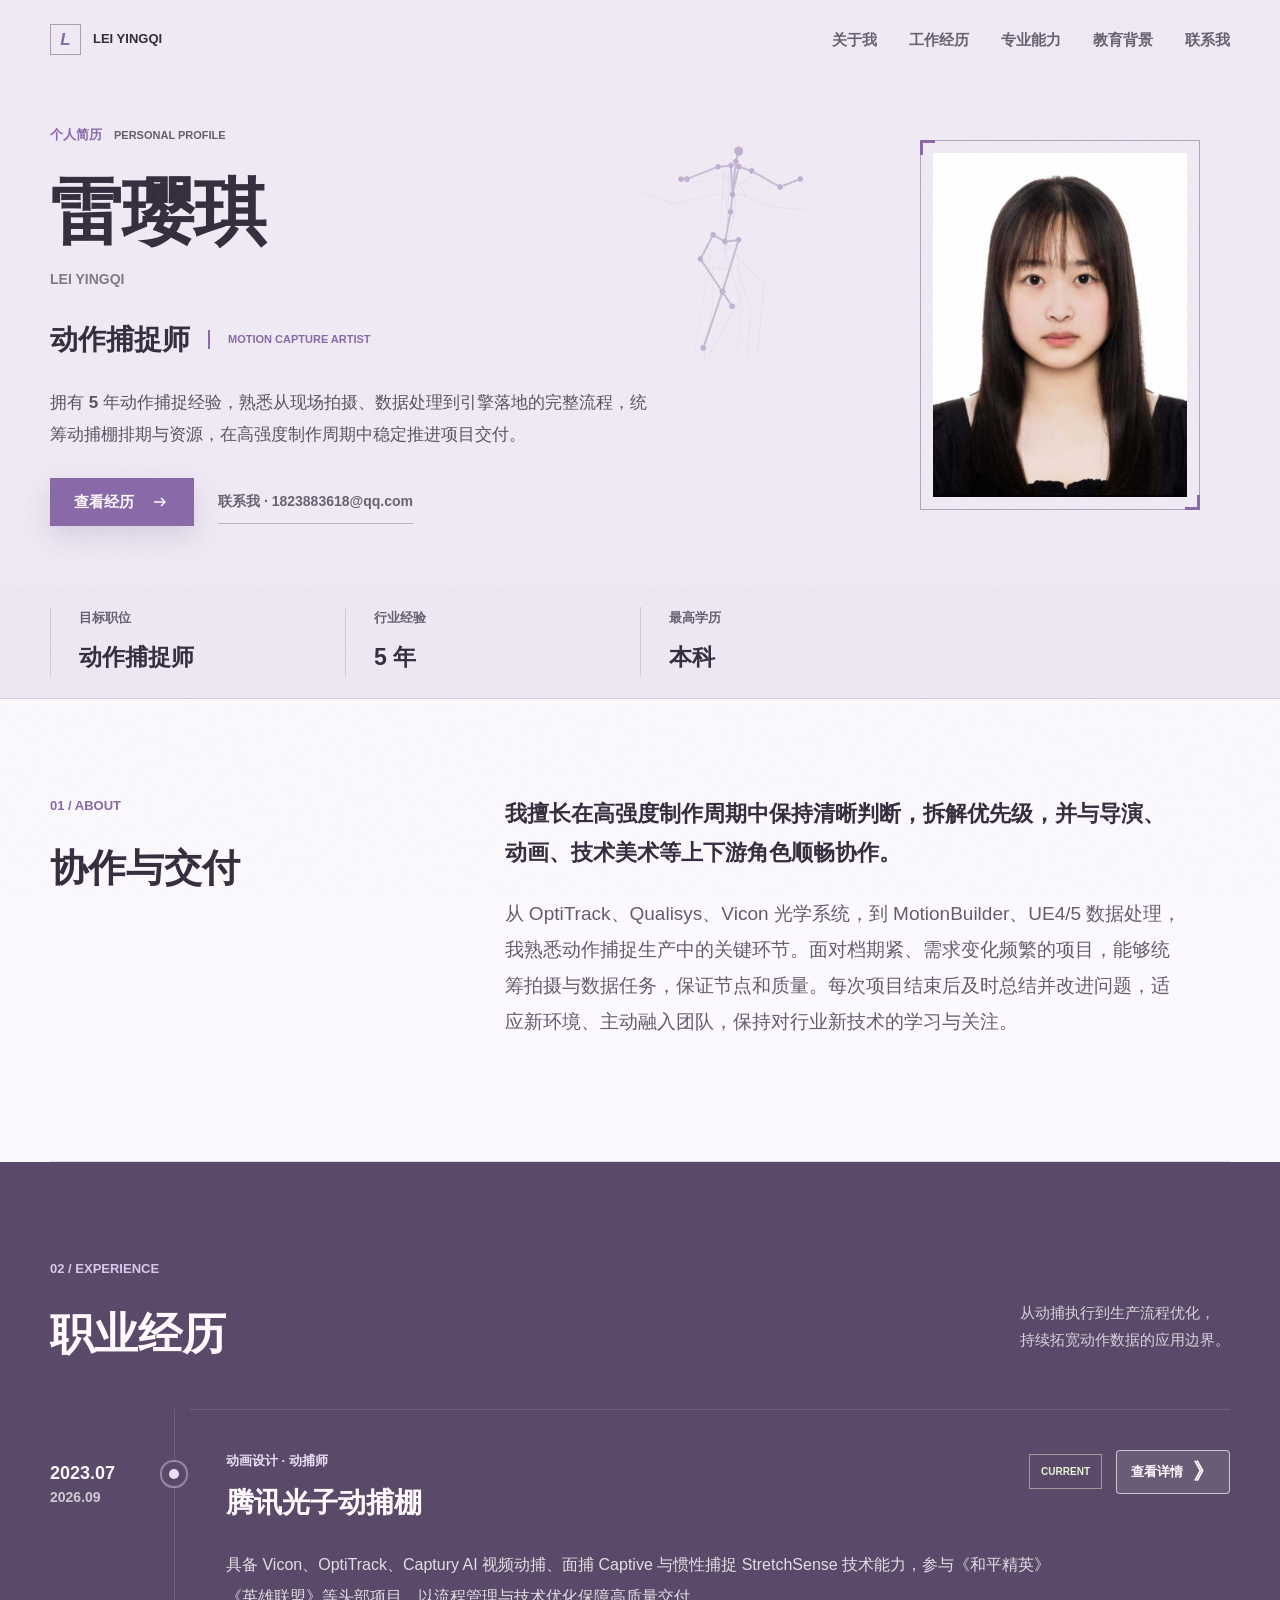
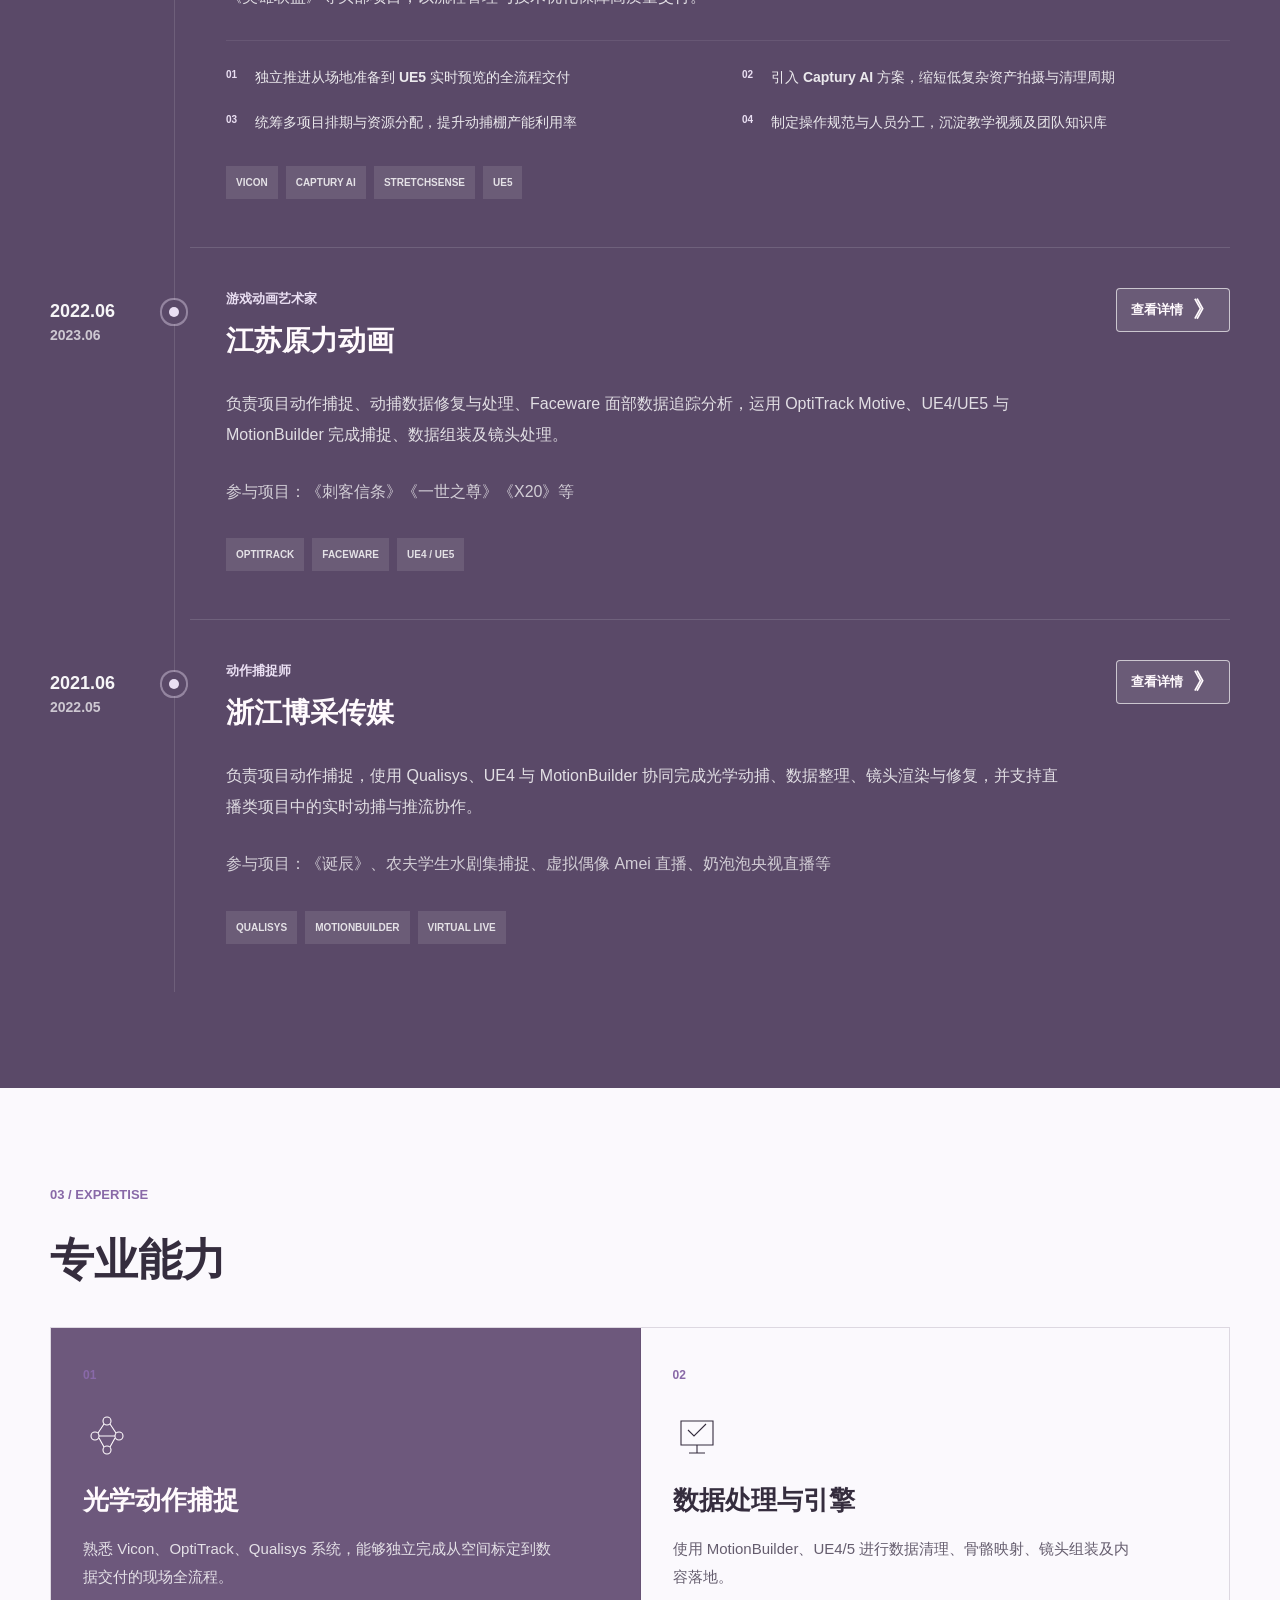
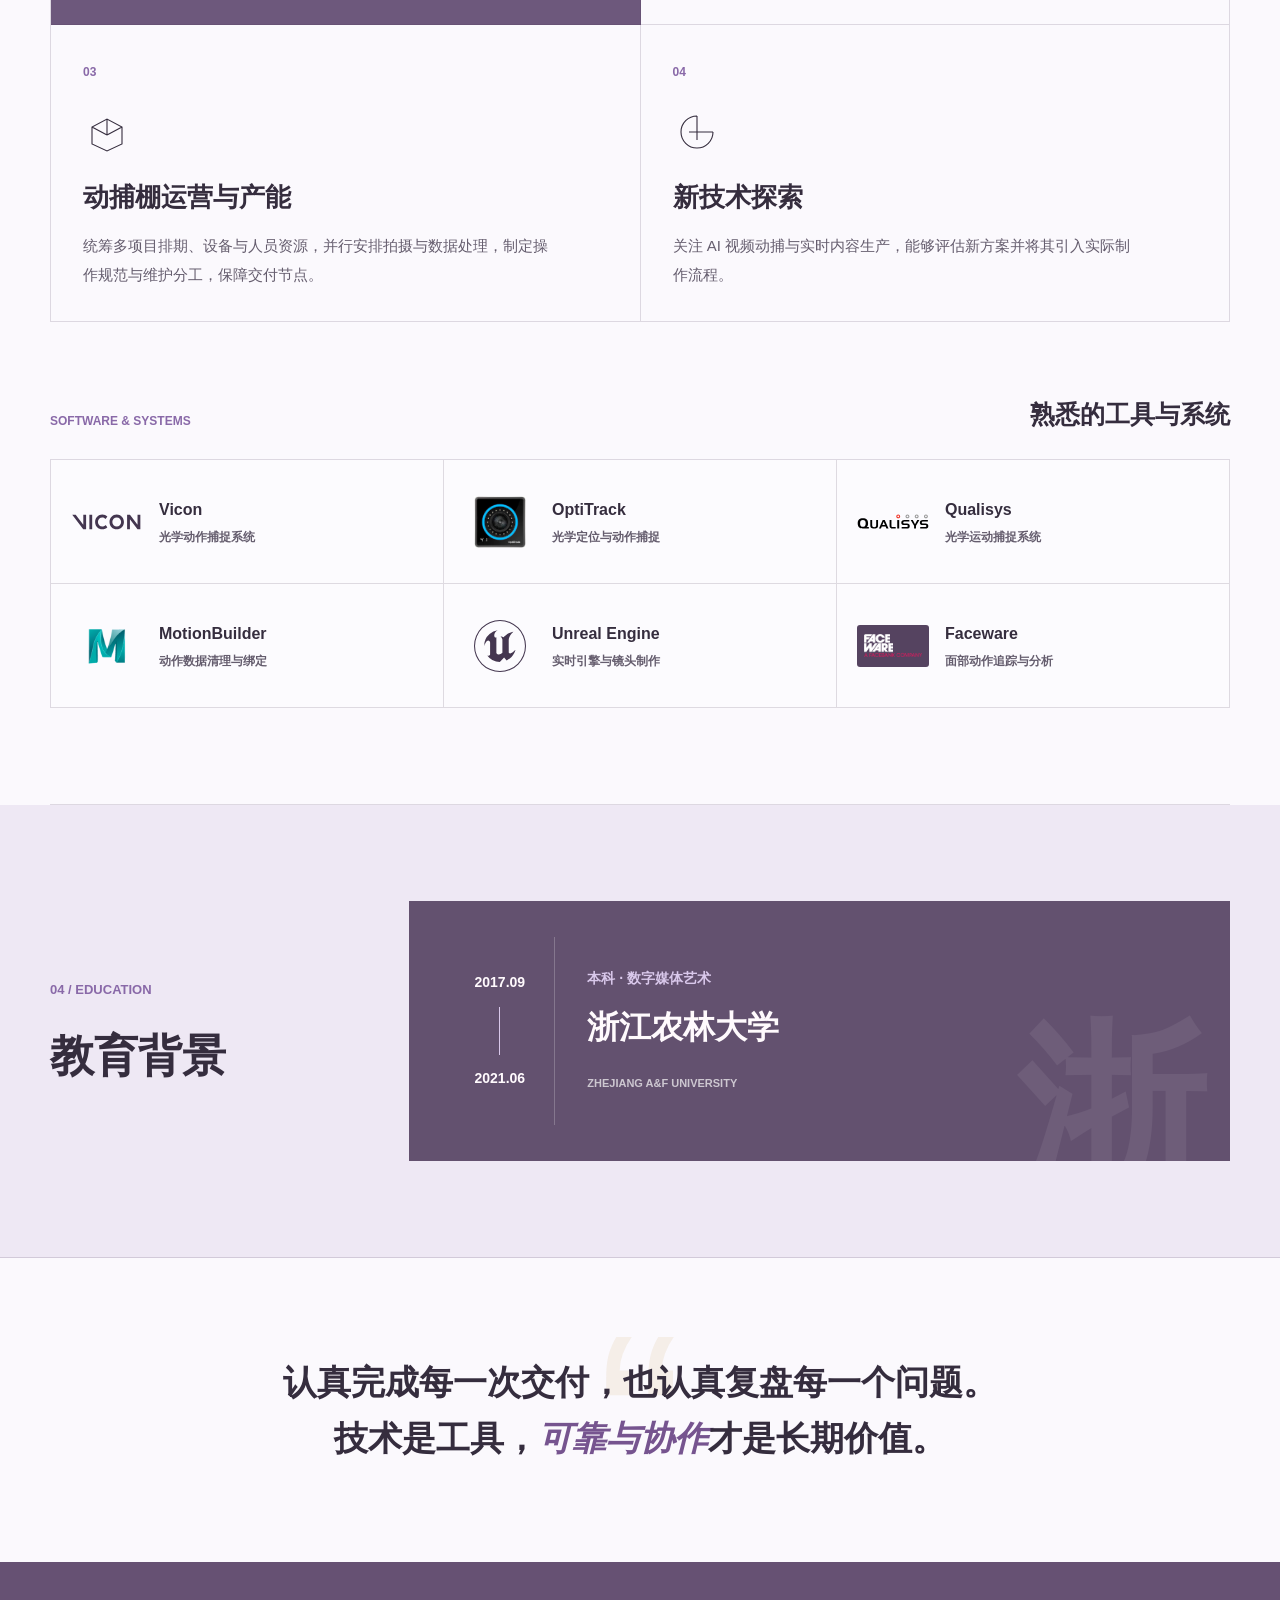
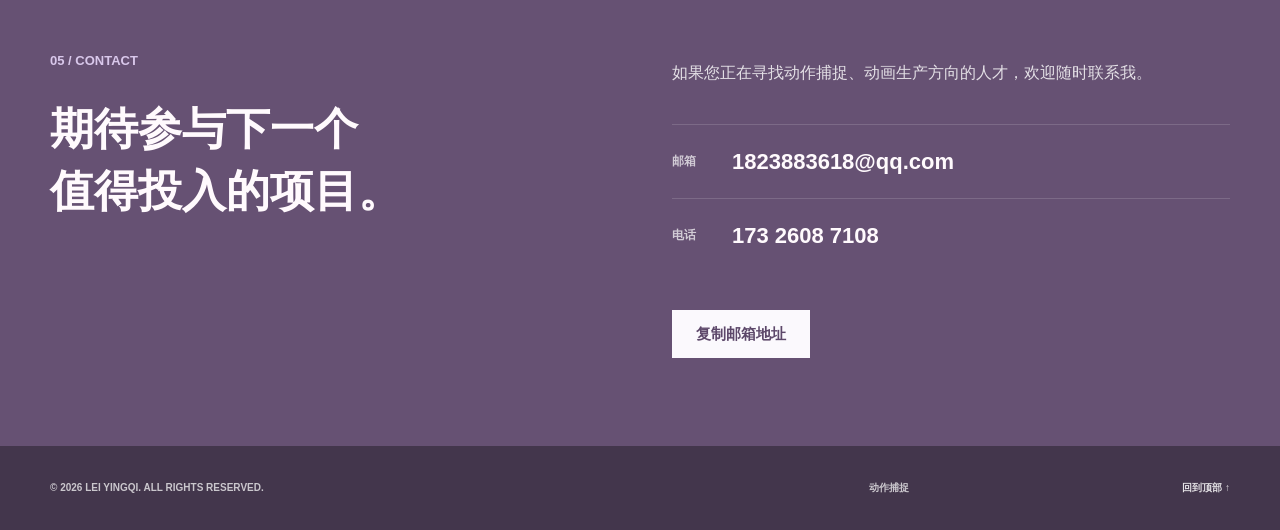
==== commit 98fd14bc: "Add files via upload" ====
--- a/src/pages/index.html
+++ b/src/pages/index.html
@@ -7,7 +7,9 @@
     <meta name="theme-color" content="#111714" />
     <title>雷璎琪｜动作捕捉</title>
     <link rel="stylesheet" href="../styles/app.css?v=20260916-3" />
+    <link rel="stylesheet" href="../styles/motion-background.css?v=20260917-1" />
     <script defer src="../scripts/main.js?v=20260916-3"></script>
+    <script defer src="../scripts/motion.bundle.js?v=20260917-1"></script>
   </head>
   <body>
     <div class="page-noise" aria-hidden="true"></div>
@@ -41,6 +43,9 @@
 
     <main id="top">
       <section class="hero section-shell">
+        <div class="hero-motion-background" aria-hidden="true">
+          <canvas data-motion-canvas></canvas>
+        </div>
         <div class="hero-copy" data-reveal>
           <p class="eyebrow">个人简历 <span>PERSONAL PROFILE</span></p>
           <h1>
@@ -69,10 +74,10 @@
           <div class="portrait-frame">
             <img src="../assets/images/image.jpg" alt="雷璎琪个人照片" width="855" height="1156" />
           </div>
-          <div class="visual-caption">
+          <!-- <div class="visual-caption">
             <span>BASED IN</span>
             <strong>GUANGZHOU · CN</strong>
-          </div>
+          </div> -->
         </div>
 
       </section>
@@ -91,10 +96,10 @@
             <span>最高学历</span>
             <strong>本科</strong>
           </div>
-          <div class="fact" data-reveal>
+          <!-- <div class="fact" data-reveal>
             <span>意向城市</span>
             <strong>广州</strong>
-          </div>
+          </div> -->
         </div>
       </section>
 
@@ -125,7 +130,7 @@
 
           <div class="timeline">
             <article class="timeline-item" data-reveal>
-              <div class="timeline-date"><span>2023.07</span><span>至今</span></div>
+              <div class="timeline-date"><span>2023.07</span><span>2026.09</span></div>
               <div class="timeline-marker"><i></i></div>
               <div class="timeline-body">
                 <div class="job-topline">
--- a/src/styles/motion-background.css
+++ b/src/styles/motion-background.css
@@ -0,0 +1,23 @@
+.hero-motion-background {
+  position: absolute;
+  inset: 0;
+  z-index: 0;
+  overflow: hidden;
+  pointer-events: none;
+  user-select: none;
+  opacity: .46;
+}
+
+.hero-motion-background canvas {
+  display: block;
+  width: 100%;
+  height: 100%;
+}
+
+@media (max-width: 640px) {
+  .hero-motion-background { opacity: .36; }
+}
+
+@media print {
+  .hero-motion-background { display: none; }
+}
